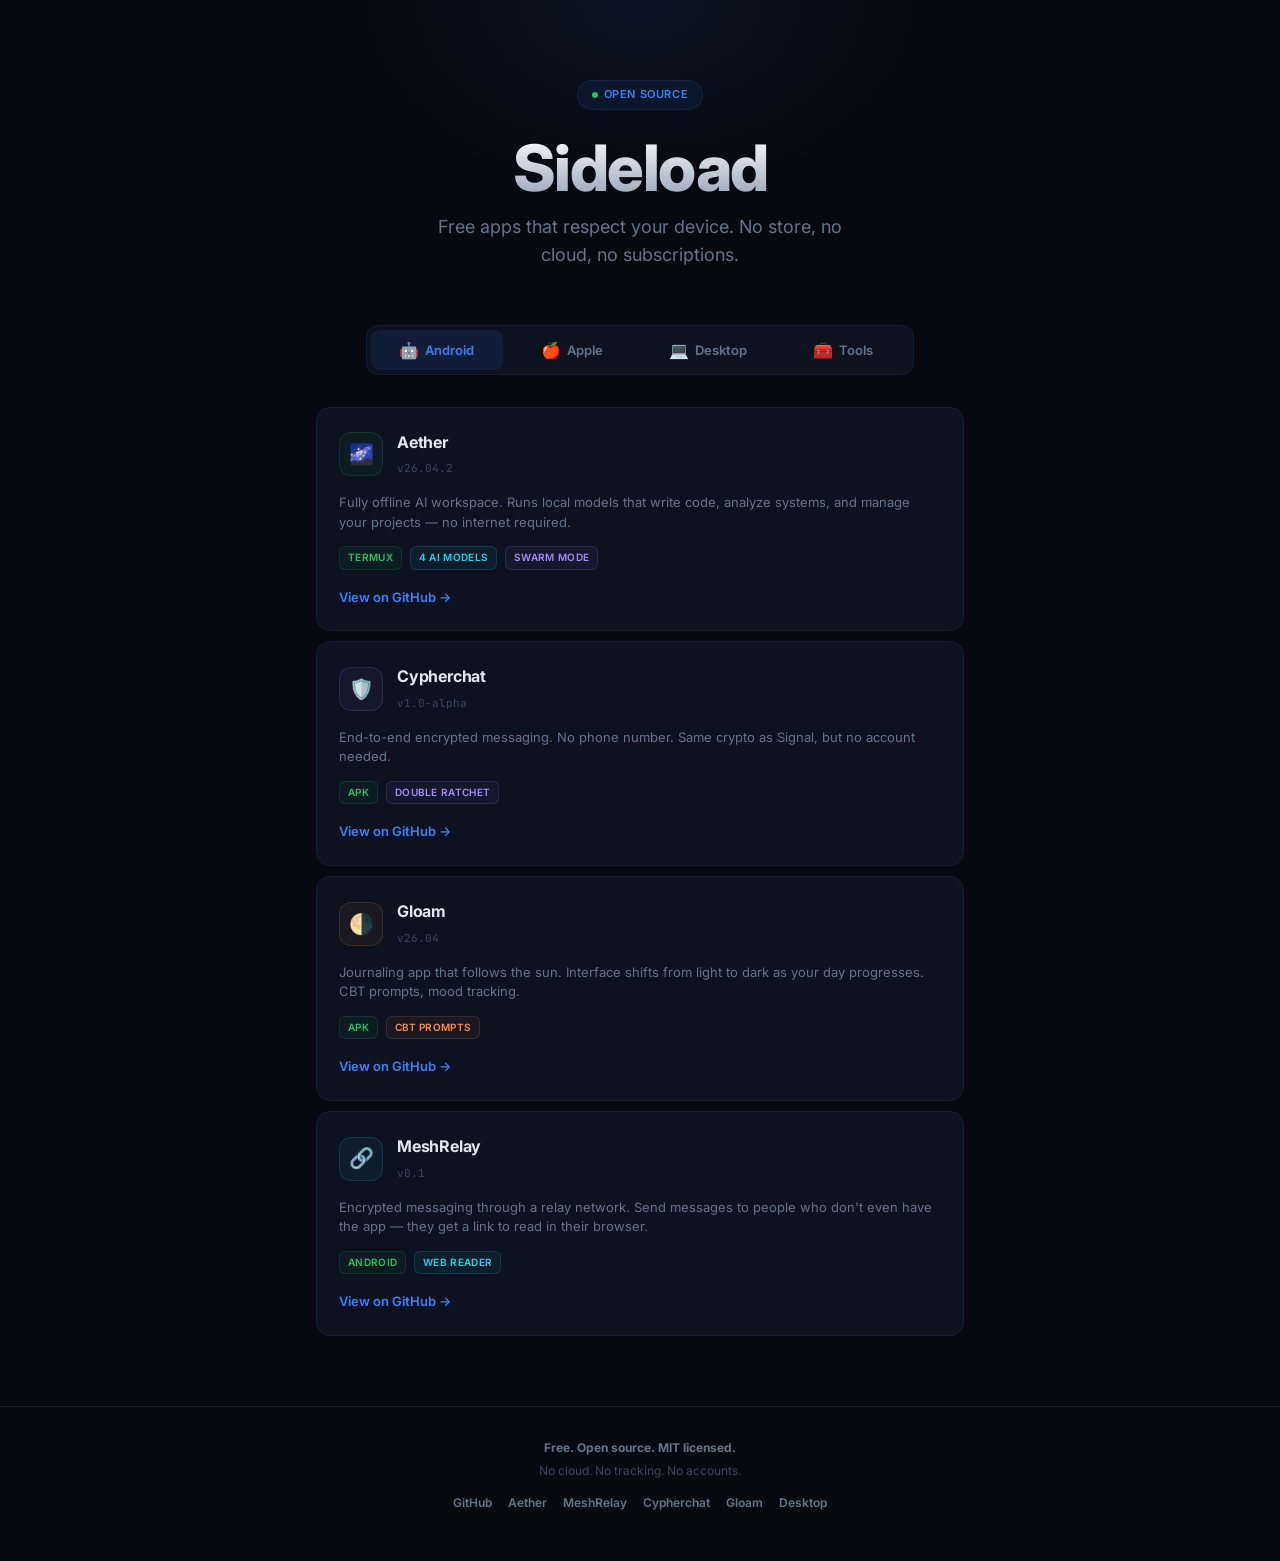
==== index.html @ 2580fb70 "design: complete sideload hub redesign — platform tabs, clean cards Replaced confusing grid layout w" ====
<!DOCTYPE html>
<html lang="en">
<head>
  <meta charset="UTF-8">
  <meta name="viewport" content="width=device-width, initial-scale=1.0">
  <title>Sideload — Free Apps. Zero Cloud. Install in 5 Minutes.</title>
  <link rel="preconnect" href="https://fonts.googleapis.com">
  <link href="https://fonts.googleapis.com/css2?family=Inter:wght@400;500;600;700;800&family=JetBrains+Mono:wght@400;500&display=swap" rel="stylesheet">
  <style>
    *, *::before, *::after { margin: 0; padding: 0; box-sizing: border-box; }

    :root {
      --bg: #060a10;
      --card: #0c1220;
      --border: #151e2e;
      --hover-border: #1e2d45;
      --text: #e2e8f0;
      --text-dim: #64748b;
      --text-muted: #3b4560;
      --accent: #3b82f6;
      --accent-glow: rgba(59,130,246,0.08);
      --green: #22c55e;
      --green-bg: rgba(34,197,94,0.06);
      --green-border: rgba(34,197,94,0.15);
      --purple: #a78bfa;
      --purple-bg: rgba(167,139,250,0.06);
      --purple-border: rgba(167,139,250,0.15);
      --orange: #fb923c;
      --orange-bg: rgba(251,146,60,0.06);
      --orange-border: rgba(251,146,60,0.15);
      --cyan: #22d3ee;
      --cyan-bg: rgba(34,211,238,0.06);
      --cyan-border: rgba(34,211,238,0.15);
      --radius: 14px;
      --radius-sm: 10px;
    }

    html { scroll-behavior: smooth; }
    body {
      font-family: 'Inter', -apple-system, sans-serif;
      background: var(--bg);
      color: var(--text);
      line-height: 1.55;
      -webkit-font-smoothing: antialiased;
      min-height: 100vh;
    }

    /* ── HERO ────────────────────────────── */
    .hero {
      text-align: center;
      padding: 80px 24px 56px;
      position: relative;
      overflow: hidden;
    }
    .hero::before {
      content: '';
      position: absolute;
      top: -200px;
      left: 50%;
      transform: translateX(-50%);
      width: 600px;
      height: 400px;
      background: radial-gradient(ellipse, rgba(59,130,246,0.08) 0%, transparent 70%);
      pointer-events: none;
    }
    .hero-badge {
      display: inline-flex;
      align-items: center;
      gap: 6px;
      padding: 5px 14px;
      border-radius: 100px;
      background: rgba(59,130,246,0.08);
      border: 1px solid rgba(59,130,246,0.12);
      font-size: 11px;
      font-weight: 600;
      color: var(--accent);
      letter-spacing: 0.6px;
      text-transform: uppercase;
      margin-bottom: 24px;
    }
    .hero-badge .dot {
      width: 6px;
      height: 6px;
      border-radius: 50%;
      background: var(--green);
      animation: pulse 2s infinite;
    }
    @keyframes pulse {
      0%, 100% { opacity: 1; }
      50% { opacity: 0.3; }
    }
    .hero h1 {
      font-size: clamp(36px, 9vw, 64px);
      font-weight: 800;
      letter-spacing: -1.5px;
      line-height: 1.05;
      margin-bottom: 12px;
      background: linear-gradient(180deg, #fff 0%, #94a3b8 100%);
      -webkit-background-clip: text;
      -webkit-text-fill-color: transparent;
      background-clip: text;
    }
    .hero p {
      font-size: clamp(15px, 3vw, 18px);
      color: var(--text-dim);
      max-width: 440px;
      margin: 0 auto;
    }

    /* ── PLATFORM TABS ───────────────────── */
    .tabs-wrap {
      max-width: 580px;
      margin: 0 auto 0;
      padding: 0 16px;
    }
    .tabs {
      display: flex;
      gap: 4px;
      background: var(--card);
      border: 1px solid var(--border);
      border-radius: 12px;
      padding: 4px;
    }
    .tab-btn {
      flex: 1;
      display: flex;
      align-items: center;
      justify-content: center;
      gap: 6px;
      padding: 10px 12px;
      border: none;
      background: none;
      color: var(--text-dim);
      font-size: 13px;
      font-weight: 600;
      font-family: inherit;
      border-radius: 9px;
      cursor: pointer;
      transition: all 0.15s ease;
    }
    .tab-btn:hover { color: var(--text); }
    .tab-btn.active {
      background: rgba(59,130,246,0.1);
      color: var(--accent);
    }
    .tab-btn .tab-icon { font-size: 16px; }

    /* ── CONTENT ─────────────────────────── */
    .main {
      max-width: 680px;
      margin: 0 auto;
      padding: 32px 16px 60px;
    }
    .panel { display: none; }
    .panel.active { display: block; }

    .app-card {
      background: var(--card);
      border: 1px solid var(--border);
      border-radius: var(--radius);
      padding: 22px;
      margin-bottom: 10px;
      transition: all 0.15s ease;
    }
    .app-card:hover {
      border-color: var(--hover-border);
    }
    .app-card-header {
      display: flex;
      align-items: center;
      gap: 14px;
      margin-bottom: 14px;
    }
    .app-icon {
      width: 44px;
      height: 44px;
      border-radius: 12px;
      display: flex;
      align-items: center;
      justify-content: center;
      font-size: 20px;
      flex-shrink: 0;
    }
    .app-icon.green { background: var(--green-bg); border: 1px solid var(--green-border); }
    .app-icon.purple { background: var(--purple-bg); border: 1px solid var(--purple-border); }
    .app-icon.orange { background: var(--orange-bg); border: 1px solid var(--orange-border); }
    .app-icon.cyan { background: var(--cyan-bg); border: 1px solid var(--cyan-border); }
    .app-name {
      font-size: 16px;
      font-weight: 700;
      letter-spacing: -0.2px;
    }
    .app-desc {
      font-size: 13px;
      color: var(--text-dim);
      line-height: 1.5;
      margin-bottom: 14px;
    }
    .app-meta {
      display: flex;
      align-items: center;
      gap: 8px;
      flex-wrap: wrap;
      margin-bottom: 14px;
    }
    .tag {
      font-size: 10px;
      font-weight: 600;
      padding: 3px 8px;
      border-radius: 6px;
      text-transform: uppercase;
      letter-spacing: 0.3px;
    }
    .tag.green { background: var(--green-bg); color: var(--green); border: 1px solid var(--green-border); }
    .tag.purple { background: var(--purple-bg); color: var(--purple); border: 1px solid var(--purple-border); }
    .tag.orange { background: var(--orange-bg); color: var(--orange); border: 1px solid var(--orange-border); }
    .tag.cyan { background: var(--cyan-bg); color: var(--cyan); border: 1px solid var(--cyan-border); }
    .tag.muted { background: rgba(59,69,96,0.15); color: var(--text-muted); border: 1px solid rgba(59,69,96,0.2); }
    .ver {
      font-size: 11px;
      color: var(--text-muted);
      font-family: 'JetBrains Mono', monospace;
    }
    .app-link {
      display: inline-flex;
      align-items: center;
      gap: 4px;
      font-size: 13px;
      font-weight: 600;
      color: var(--accent);
      text-decoration: none;
      transition: gap 0.15s;
    }
    .app-link:hover { gap: 7px; }
    .app-link.disabled {
      color: var(--text-muted);
      pointer-events: none;
    }

    .divider {
      height: 1px;
      background: var(--border);
      margin: 28px 0;
    }

    .section-label {
      font-size: 11px;
      font-weight: 700;
      text-transform: uppercase;
      letter-spacing: 0.8px;
      color: var(--text-muted);
      margin-bottom: 14px;
    }

    .tool-row {
      display: grid;
      grid-template-columns: 1fr 1fr;
      gap: 8px;
      margin-bottom: 8px;
    }
    .tool-item {
      padding: 14px;
      background: var(--card);
      border: 1px solid var(--border);
      border-radius: var(--radius-sm);
      text-decoration: none;
      color: inherit;
      transition: all 0.15s;
      display: block;
    }
    .tool-item:hover { border-color: var(--hover-border); }
    .tool-item .tool-icon { font-size: 15px; margin-bottom: 6px; display: block; }
    .tool-item .tool-name { font-size: 13px; font-weight: 700; display: block; margin-bottom: 2px; }
    .tool-item .tool-desc { font-size: 11px; color: var(--text-dim); line-height: 1.4; display: block; }

    /* ── FOOTER ──────────────────────────── */
    .footer {
      text-align: center;
      padding: 32px 24px 48px;
      border-top: 1px solid var(--border);
    }
    .footer p {
      font-size: 12px;
      color: var(--text-muted);
      margin-bottom: 4px;
    }
    .footer p strong { color: var(--text-dim); }
    .footer-nav {
      display: flex;
      justify-content: center;
      gap: 16px;
      margin-top: 14px;
      flex-wrap: wrap;
    }
    .footer-nav a {
      font-size: 12px;
      font-weight: 600;
      color: var(--text-dim);
      text-decoration: none;
      transition: color 0.15s;
    }
    .footer-nav a:hover { color: var(--accent); }

    @media (max-width: 520px) {
      .hero { padding: 64px 20px 40px; }
      .tabs { gap: 2px; }
      .tab-btn { padding: 8px 8px; font-size: 12px; }
      .tab-btn .tab-icon { font-size: 14px; }
      .tool-row { grid-template-columns: 1fr; }
      .app-card { padding: 18px; }
    }
  </style>
</head>
<body>

  <header class="hero">
    <div class="hero-badge"><span class="dot"></span> Open Source</div>
    <h1>Sideload</h1>
    <p>Free apps that respect your device. No store, no cloud, no subscriptions.</p>
  </header>

  <div class="tabs-wrap">
    <div class="tabs">
      <button class="tab-btn active" data-tab="android"><span class="tab-icon">🤖</span> Android</button>
      <button class="tab-btn" data-tab="apple"><span class="tab-icon">🍎</span> Apple</button>
      <button class="tab-btn" data-tab="desktop"><span class="tab-icon">💻</span> Desktop</button>
      <button class="tab-btn" data-tab="tools"><span class="tab-icon">🧰</span> Tools</button>
    </div>
  </div>

  <main class="main">

    <!-- ANDROID -->
    <div class="panel active" id="panel-android">

      <div class="app-card">
        <div class="app-card-header">
          <div class="app-icon green">🌌</div>
          <div>
            <div class="app-name">Aether</div>
            <span class="ver">v26.04.2</span>
          </div>
        </div>
        <p class="app-desc">Fully offline AI workspace. Runs local models that write code, analyze systems, and manage your projects — no internet required.</p>
        <div class="app-meta">
          <span class="tag green">Termux</span>
          <span class="tag cyan">4 AI Models</span>
          <span class="tag purple">Swarm Mode</span>
        </div>
        <a class="app-link" href="https://github.com/earnerbaymalay/aether" target="_blank">View on GitHub →</a>
      </div>

      <div class="app-card">
        <div class="app-card-header">
          <div class="app-icon purple">🛡️</div>
          <div>
            <div class="app-name">Cypherchat</div>
            <span class="ver">v1.0-alpha</span>
          </div>
        </div>
        <p class="app-desc">End-to-end encrypted messaging. No phone number. Same crypto as Signal, but no account needed.</p>
        <div class="app-meta">
          <span class="tag green">APK</span>
          <span class="tag purple">Double Ratchet</span>
        </div>
        <a class="app-link" href="https://github.com/earnerbaymalay/e2eecc" target="_blank">View on GitHub →</a>
      </div>

      <div class="app-card">
        <div class="app-card-header">
          <div class="app-icon orange">🌗</div>
          <div>
            <div class="app-name">Gloam</div>
            <span class="ver">v26.04</span>
          </div>
        </div>
        <p class="app-desc">Journaling app that follows the sun. Interface shifts from light to dark as your day progresses. CBT prompts, mood tracking.</p>
        <div class="app-meta">
          <span class="tag green">APK</span>
          <span class="tag orange">CBT Prompts</span>
        </div>
        <a class="app-link" href="https://github.com/earnerbaymalay/Gloam" target="_blank">View on GitHub →</a>
      </div>

      <div class="app-card">
        <div class="app-card-header">
          <div class="app-icon cyan">🔗</div>
          <div>
            <div class="app-name">MeshRelay</div>
            <span class="ver">v0.1</span>
          </div>
        </div>
        <p class="app-desc">Encrypted messaging through a relay network. Send messages to people who don't even have the app — they get a link to read in their browser.</p>
        <div class="app-meta">
          <span class="tag green">Android</span>
          <span class="tag cyan">Web Reader</span>
        </div>
        <a class="app-link" href="https://github.com/earnerbaymalay/meshtouch" target="_blank">View on GitHub →</a>
      </div>

    </div>

    <!-- APPLE -->
    <div class="panel" id="panel-apple">

      <div class="app-card">
        <div class="app-card-header">
          <div class="app-icon green">🌌</div>
          <div>
            <div class="app-name">Aether — Mac</div>
            <span class="ver">v26.04</span>
          </div>
        </div>
        <p class="app-desc">Full AI workspace via Homebrew or iSH. Native llama.cpp on Apple Silicon, or run from the App Store through iSH.</p>
        <div class="app-meta">
          <span class="tag green">macOS</span>
          <span class="tag purple">Apple Silicon</span>
          <span class="tag cyan">iSH / a-Shell</span>
        </div>
        <a class="app-link" href="https://github.com/earnerbaymalay/aether-apple" target="_blank">View on GitHub →</a>
      </div>

      <div class="app-card">
        <div class="app-card-header">
          <div class="app-icon purple">🛡️</div>
          <div>
            <div class="app-name">Cypherchat — iPhone</div>
            <span class="ver">v1.0</span>
          </div>
        </div>
        <p class="app-desc">Install from Safari — no App Store. WebCrypto encryption, works offline once installed.</p>
        <div class="app-meta">
          <span class="tag green">PWA</span>
          <span class="tag cyan">No App Store</span>
        </div>
        <a class="app-link" href="/cypherchat/">Open App →</a>
      </div>

      <div class="app-card">
        <div class="app-card-header">
          <div class="app-icon orange">🌗</div>
          <div>
            <div class="app-name">Gloam — Mac / Desktop</div>
            <span class="ver">v26.04</span>
          </div>
        </div>
        <p class="app-desc">Same app as Android but built for macOS with a native DMG installer. Solar-timed journaling on your desktop.</p>
        <div class="app-meta">
          <span class="tag green">macOS</span>
          <span class="tag orange">DMG</span>
        </div>
        <a class="app-link" href="https://github.com/earnerbaymalay/Gloam" target="_blank">View on GitHub →</a>
      </div>

    </div>

    <!-- DESKTOP -->
    <div class="panel" id="panel-desktop">

      <div class="app-card">
        <div class="app-card-header">
          <div class="app-icon green">🌌</div>
          <div>
            <div class="app-name">Aether Desktop</div>
            <span class="ver">v26.04</span>
          </div>
        </div>
        <p class="app-desc">Aether wrapped in a Tauri app. Native file system access, single binary, runs on any platform.</p>
        <div class="app-meta">
          <span class="tag green">macOS</span>
          <span class="tag green">Windows</span>
          <span class="tag green">Linux</span>
        </div>
        <a class="app-link" href="https://github.com/earnerbaymalay/aether-desktop" target="_blank">View on GitHub →</a>
      </div>

      <div class="app-card">
        <div class="app-card-header">
          <div class="app-icon orange">🌗</div>
          <div>
            <div class="app-name">Gloam Desktop</div>
            <span class="ver">v26.04</span>
          </div>
        </div>
        <p class="app-desc">Solar-timed journaling as a desktop app. Same codebase, native installs (DMG, MSI, deb).</p>
        <div class="app-meta">
          <span class="tag green">macOS</span>
          <span class="tag green">Windows</span>
          <span class="tag green">Linux</span>
        </div>
        <a class="app-link" href="https://github.com/earnerbaymalay/Gloam" target="_blank">View on GitHub →</a>
      </div>

      <div class="app-card">
        <div class="app-card-header">
          <div class="app-icon purple">🛡️</div>
          <div>
            <div class="app-name">Cypherchat Desktop</div>
            <span class="ver">Planned</span>
          </div>
        </div>
        <p class="app-desc">Tauri-based desktop client for Cypherchat. Full file system integration, native notifications.</p>
        <div class="app-meta">
          <span class="tag muted">In Development</span>
        </div>
        <span class="app-link disabled">Coming soon</span>
      </div>

    </div>

    <!-- TOOLS -->
    <div class="panel" id="panel-tools">

      <div class="section-label">Utilities</div>

      <div class="tool-row">
        <a class="tool-item" href="https://github.com/earnerbaymalay/meshtouch" target="_blank">
          <span class="tool-icon">🔗</span>
          <span class="tool-name">MeshRelay</span>
          <span class="tool-desc">Encrypted relay network for messaging non-users</span>
        </a>
        <a class="tool-item" href="https://github.com/earnerbaymalay/edge-sentinel" target="_blank">
          <span class="tool-icon">🛡️</span>
          <span class="tool-name">Edge Sentinel</span>
          <span class="tool-desc">Security telemetry with AI dashboard</span>
        </a>
      </div>

      <div class="tool-row">
        <a class="tool-item" href="https://github.com/earnerbaymalay/Termux-Vault" target="_blank">
          <span class="tool-icon">🔐</span>
          <span class="tool-name">Termux-Vault</span>
          <span class="tool-desc">Automated Termux configs — Ollama, SSH, backups</span>
        </a>
        <a class="tool-item" href="https://github.com/earnerbaymalay/multi-ai-terminal-setup" target="_blank">
          <span class="tool-icon">💻</span>
          <span class="tool-name">Multi-AI Terminal</span>
          <span class="tool-desc">Windows setup for Claude, Gemini, Qwen, Ollama</span>
        </a>
      </div>

      <div class="tool-row">
        <a class="tool-item" href="https://github.com/earnerbaymalay/nexus11-optimizer.py" target="_blank">
          <span class="tool-icon">⚡</span>
          <span class="tool-name">Nexus Optimizer</span>
          <span class="tool-desc">Windows 10/11 debloat and privacy hardening</span>
        </a>
        <a class="tool-item" href="https://github.com/earnerbaymalay/ai-hub-widget" target="_blank">
          <span class="tool-icon">🤖</span>
          <span class="tool-name">AI Hub Widget</span>
          <span class="tool-desc">Desktop widget for 7 AI CLI tools</span>
        </a>
      </div>

      <div class="tool-row">
        <a class="tool-item" href="https://github.com/earnerbaymalay/cascad-mobile" target="_blank">
          <span class="tool-icon">🧬</span>
          <span class="tool-name">CasCad Mobile</span>
          <span class="tool-desc">Parallel AI processing — fused responses</span>
        </a>
      </div>

    </div>

  </main>

  <footer class="footer">
    <p><strong>Free. Open source. MIT licensed.</strong></p>
    <p>No cloud. No tracking. No accounts.</p>
    <nav class="footer-nav">
      <a href="https://github.com/earnerbaymalay" target="_blank">GitHub</a>
      <a href="https://github.com/earnerbaymalay/aether" target="_blank">Aether</a>
      <a href="https://github.com/earnerbaymalay/meshtouch" target="_blank">MeshRelay</a>
      <a href="https://github.com/earnerbaymalay/e2eecc" target="_blank">Cypherchat</a>
      <a href="https://github.com/earnerbaymalay/Gloam" target="_blank">Gloam</a>
      <a href="https://github.com/earnerbaymalay/aether-desktop" target="_blank">Desktop</a>
    </nav>
  </footer>

  <script>
    document.querySelectorAll('.tab-btn').forEach(btn => {
      btn.addEventListener('click', () => {
        document.querySelectorAll('.tab-btn').forEach(b => b.classList.remove('active'));
        document.querySelectorAll('.panel').forEach(p => p.classList.remove('active'));
        btn.classList.add('active');
        document.getElementById('panel-' + btn.dataset.tab).classList.add('active');
      });
    });
  </script>

</body>
</html>
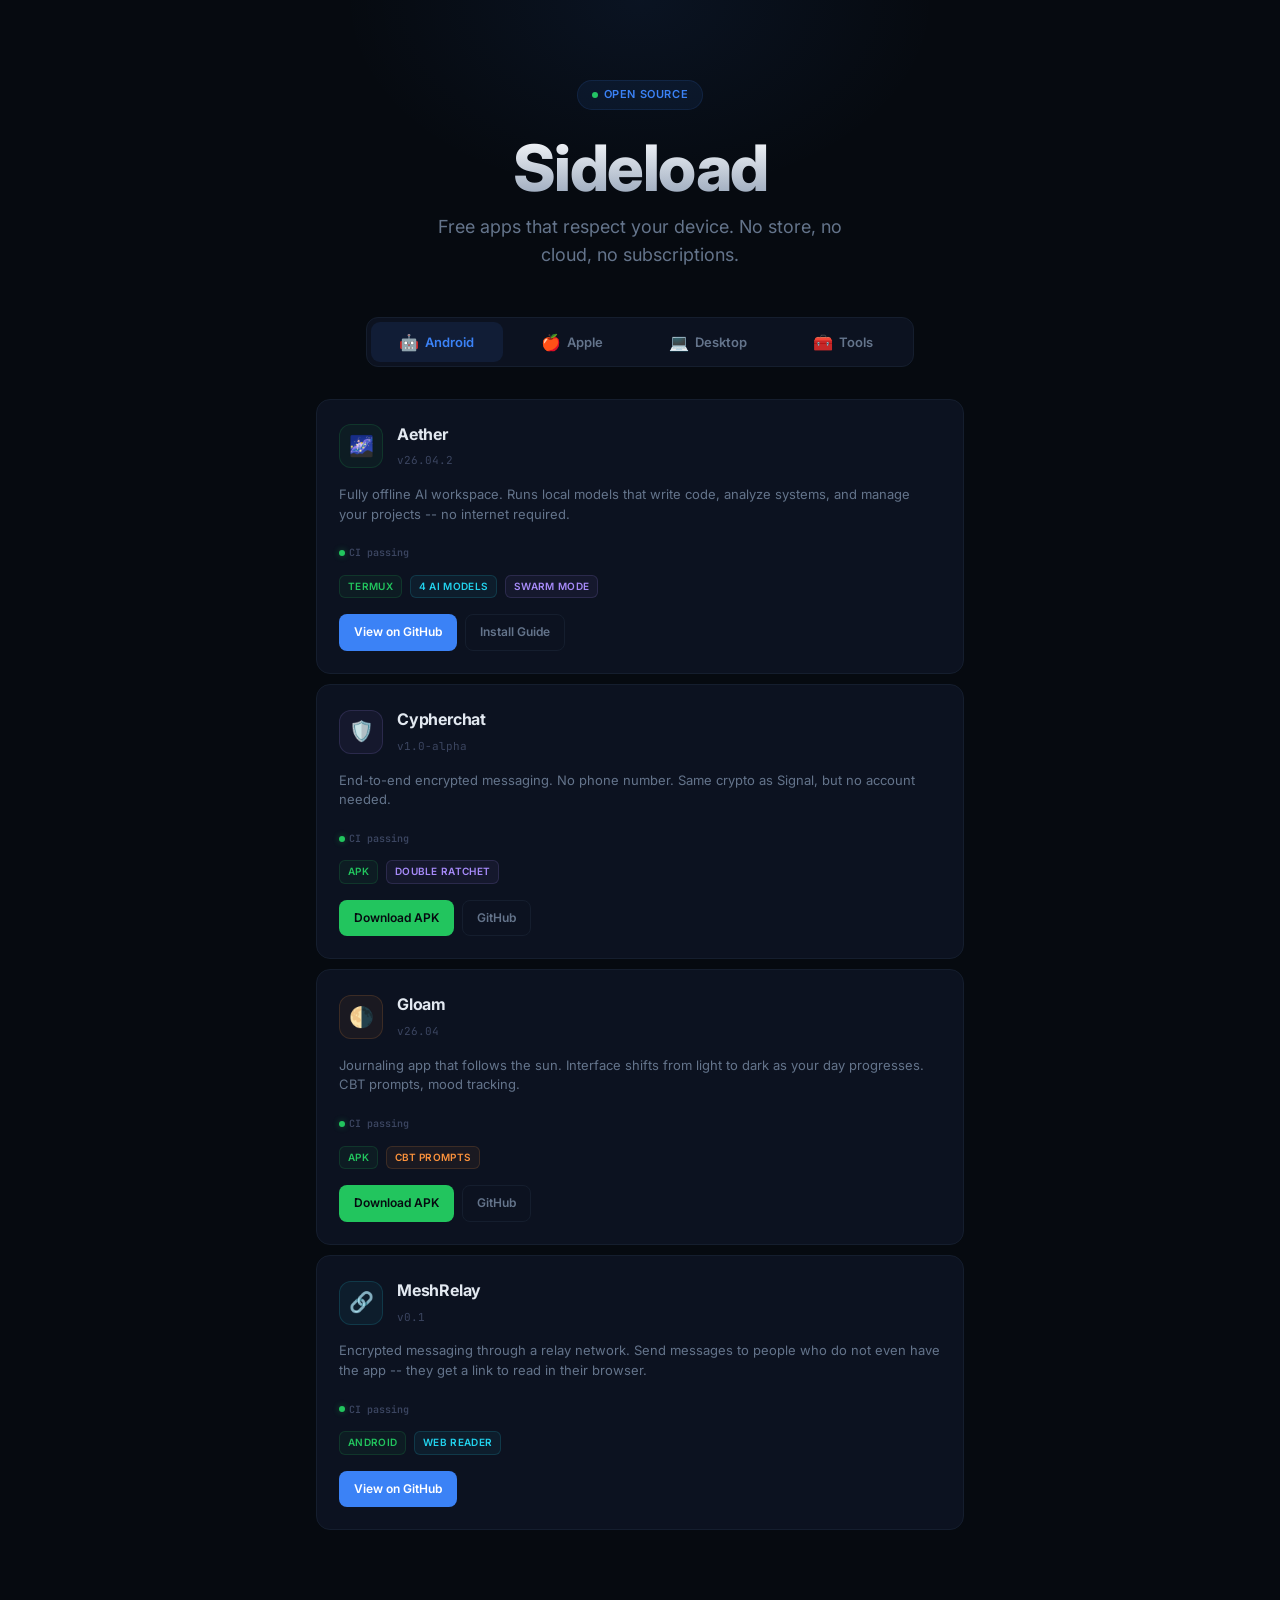
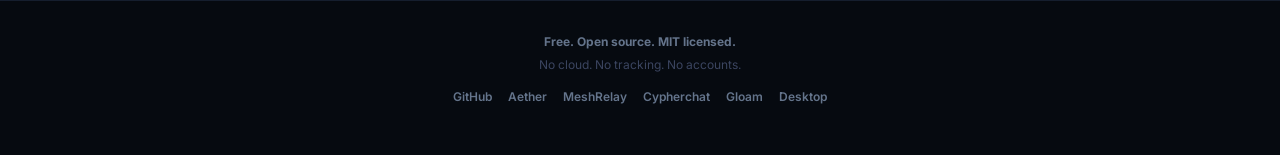
==== commit 72ddcaea: "design: add download buttons, CI status badges, improved cards - Added Download APK buttons for Cyph" ====
--- a/index.html
+++ b/index.html
@@ -3,7 +3,7 @@
 <head>
   <meta charset="UTF-8">
   <meta name="viewport" content="width=device-width, initial-scale=1.0">
-  <title>Sideload — Free Apps. Zero Cloud. Install in 5 Minutes.</title>
+  <title>Sideload — Free Apps. Zero Cloud.</title>
   <link rel="preconnect" href="https://fonts.googleapis.com">
   <link href="https://fonts.googleapis.com/css2?family=Inter:wght@400;500;600;700;800&family=JetBrains+Mono:wght@400;500&display=swap" rel="stylesheet">
   <style>
@@ -12,13 +12,13 @@
     :root {
       --bg: #060a10;
       --card: #0c1220;
+      --card-hover: #0f1729;
       --border: #151e2e;
       --hover-border: #1e2d45;
       --text: #e2e8f0;
       --text-dim: #64748b;
       --text-muted: #3b4560;
       --accent: #3b82f6;
-      --accent-glow: rgba(59,130,246,0.08);
       --green: #22c55e;
       --green-bg: rgba(34,197,94,0.06);
       --green-border: rgba(34,197,94,0.15);
@@ -31,6 +31,8 @@
       --cyan: #22d3ee;
       --cyan-bg: rgba(34,211,238,0.06);
       --cyan-border: rgba(34,211,238,0.15);
+      --red: #ef4444;
+      --red-bg: rgba(239,68,68,0.06);
       --radius: 14px;
       --radius-sm: 10px;
     }
@@ -48,7 +50,7 @@
     /* ── HERO ────────────────────────────── */
     .hero {
       text-align: center;
-      padding: 80px 24px 56px;
+      padding: 80px 24px 48px;
       position: relative;
       overflow: hidden;
     }
@@ -79,43 +81,33 @@
       margin-bottom: 24px;
     }
     .hero-badge .dot {
-      width: 6px;
-      height: 6px;
-      border-radius: 50%;
+      width: 6px; height: 6px; border-radius: 50%;
       background: var(--green);
       animation: pulse 2s infinite;
     }
-    @keyframes pulse {
-      0%, 100% { opacity: 1; }
-      50% { opacity: 0.3; }
-    }
+    @keyframes pulse { 0%,100%{opacity:1} 50%{opacity:0.3} }
     .hero h1 {
-      font-size: clamp(36px, 9vw, 64px);
+      font-size: clamp(36px,9vw,64px);
       font-weight: 800;
       letter-spacing: -1.5px;
       line-height: 1.05;
       margin-bottom: 12px;
-      background: linear-gradient(180deg, #fff 0%, #94a3b8 100%);
+      background: linear-gradient(180deg,#fff 0%,#94a3b8 100%);
       -webkit-background-clip: text;
       -webkit-text-fill-color: transparent;
       background-clip: text;
     }
     .hero p {
-      font-size: clamp(15px, 3vw, 18px);
+      font-size: clamp(15px,3vw,18px);
       color: var(--text-dim);
       max-width: 440px;
       margin: 0 auto;
     }
 
     /* ── PLATFORM TABS ───────────────────── */
-    .tabs-wrap {
-      max-width: 580px;
-      margin: 0 auto 0;
-      padding: 0 16px;
-    }
+    .tabs-wrap { max-width: 580px; margin: 0 auto; padding: 0 16px; }
     .tabs {
-      display: flex;
-      gap: 4px;
+      display: flex; gap: 4px;
       background: var(--card);
       border: 1px solid var(--border);
       border-radius: 12px;
@@ -123,34 +115,21 @@
     }
     .tab-btn {
       flex: 1;
-      display: flex;
-      align-items: center;
-      justify-content: center;
-      gap: 6px;
+      display: flex; align-items: center; justify-content: center; gap: 6px;
       padding: 10px 12px;
-      border: none;
-      background: none;
+      border: none; background: none;
       color: var(--text-dim);
-      font-size: 13px;
-      font-weight: 600;
-      font-family: inherit;
+      font-size: 13px; font-weight: 600; font-family: inherit;
       border-radius: 9px;
       cursor: pointer;
       transition: all 0.15s ease;
     }
     .tab-btn:hover { color: var(--text); }
-    .tab-btn.active {
-      background: rgba(59,130,246,0.1);
-      color: var(--accent);
-    }
+    .tab-btn.active { background: rgba(59,130,246,0.1); color: var(--accent); }
     .tab-btn .tab-icon { font-size: 16px; }
 
     /* ── CONTENT ─────────────────────────── */
-    .main {
-      max-width: 680px;
-      margin: 0 auto;
-      padding: 32px 16px 60px;
-    }
+    .main { max-width: 680px; margin: 0 auto; padding: 32px 16px 60px; }
     .panel { display: none; }
     .panel.active { display: block; }
 
@@ -162,143 +141,102 @@
       margin-bottom: 10px;
       transition: all 0.15s ease;
     }
-    .app-card:hover {
-      border-color: var(--hover-border);
-    }
-    .app-card-header {
-      display: flex;
-      align-items: center;
-      gap: 14px;
-      margin-bottom: 14px;
-    }
+    .app-card:hover { border-color: var(--hover-border); background: var(--card-hover); }
+    .app-card-header { display: flex; align-items: center; gap: 14px; margin-bottom: 14px; }
     .app-icon {
-      width: 44px;
-      height: 44px;
-      border-radius: 12px;
-      display: flex;
-      align-items: center;
-      justify-content: center;
-      font-size: 20px;
-      flex-shrink: 0;
+      width: 44px; height: 44px; border-radius: 12px;
+      display: flex; align-items: center; justify-content: center;
+      font-size: 20px; flex-shrink: 0;
     }
     .app-icon.green { background: var(--green-bg); border: 1px solid var(--green-border); }
     .app-icon.purple { background: var(--purple-bg); border: 1px solid var(--purple-border); }
     .app-icon.orange { background: var(--orange-bg); border: 1px solid var(--orange-border); }
     .app-icon.cyan { background: var(--cyan-bg); border: 1px solid var(--cyan-border); }
-    .app-name {
-      font-size: 16px;
-      font-weight: 700;
-      letter-spacing: -0.2px;
-    }
-    .app-desc {
-      font-size: 13px;
-      color: var(--text-dim);
-      line-height: 1.5;
-      margin-bottom: 14px;
-    }
-    .app-meta {
-      display: flex;
-      align-items: center;
-      gap: 8px;
-      flex-wrap: wrap;
-      margin-bottom: 14px;
-    }
+    .app-name { font-size: 16px; font-weight: 700; letter-spacing: -0.2px; }
+    .app-desc { font-size: 13px; color: var(--text-dim); line-height: 1.5; margin-bottom: 14px; }
+
+    .app-meta { display: flex; align-items: center; gap: 8px; flex-wrap: wrap; margin-bottom: 16px; }
     .tag {
-      font-size: 10px;
-      font-weight: 600;
-      padding: 3px 8px;
-      border-radius: 6px;
-      text-transform: uppercase;
-      letter-spacing: 0.3px;
+      font-size: 10px; font-weight: 600; padding: 3px 8px; border-radius: 6px;
+      text-transform: uppercase; letter-spacing: 0.3px;
     }
     .tag.green { background: var(--green-bg); color: var(--green); border: 1px solid var(--green-border); }
     .tag.purple { background: var(--purple-bg); color: var(--purple); border: 1px solid var(--purple-border); }
     .tag.orange { background: var(--orange-bg); color: var(--orange); border: 1px solid var(--orange-border); }
     .tag.cyan { background: var(--cyan-bg); color: var(--cyan); border: 1px solid var(--cyan-border); }
     .tag.muted { background: rgba(59,69,96,0.15); color: var(--text-muted); border: 1px solid rgba(59,69,96,0.2); }
-    .ver {
-      font-size: 11px;
-      color: var(--text-muted);
-      font-family: 'JetBrains Mono', monospace;
-    }
-    .app-link {
-      display: inline-flex;
-      align-items: center;
-      gap: 4px;
-      font-size: 13px;
-      font-weight: 600;
-      color: var(--accent);
+    .ver { font-size: 11px; color: var(--text-muted); font-family: 'JetBrains Mono', monospace; }
+
+    /* ── ACTION BUTTONS ──────────────────── */
+    .app-actions { display: flex; gap: 8px; flex-wrap: wrap; }
+    .btn {
+      display: inline-flex; align-items: center; gap: 5px;
+      padding: 8px 14px;
+      border-radius: 8px;
+      font-size: 12px; font-weight: 600; font-family: inherit;
       text-decoration: none;
-      transition: gap 0.15s;
-    }
-    .app-link:hover { gap: 7px; }
-    .app-link.disabled {
-      color: var(--text-muted);
-      pointer-events: none;
-    }
-
-    .divider {
-      height: 1px;
-      background: var(--border);
-      margin: 28px 0;
-    }
-
-    .section-label {
-      font-size: 11px;
-      font-weight: 700;
-      text-transform: uppercase;
-      letter-spacing: 0.8px;
+      transition: all 0.15s ease;
+      border: 1px solid transparent;
+      cursor: pointer;
+    }
+    .btn-primary {
+      background: var(--accent);
+      color: #fff;
+    }
+    .btn-primary:hover { background: #2563eb; }
+    .btn-secondary {
+      background: transparent;
+      border-color: var(--border);
+      color: var(--text-dim);
+    }
+    .btn-secondary:hover { border-color: var(--hover-border); color: var(--text); }
+    .btn-green {
+      background: var(--green);
+      color: #060a10;
+    }
+    .btn-green:hover { background: #16a34a; }
+    .btn.disabled { opacity: 0.35; pointer-events: none; }
+
+    /* ── CI STATUS ───────────────────────── */
+    .ci-status {
+      display: inline-flex; align-items: center; gap: 4px;
+      font-size: 10px; font-weight: 600; font-family: 'JetBrains Mono', monospace;
       color: var(--text-muted);
       margin-bottom: 14px;
     }
-
-    .tool-row {
-      display: grid;
-      grid-template-columns: 1fr 1fr;
-      gap: 8px;
-      margin-bottom: 8px;
-    }
+    .ci-dot {
+      width: 6px; height: 6px; border-radius: 50%;
+    }
+    .ci-dot.passing { background: var(--green); box-shadow: 0 0 6px rgba(34,197,94,0.4); }
+    .ci-dot.unknown { background: var(--text-muted); }
+
+    /* ── TOOLS GRID ──────────────────────── */
+    .section-label {
+      font-size: 11px; font-weight: 700; text-transform: uppercase;
+      letter-spacing: 0.8px; color: var(--text-muted);
+      margin-bottom: 14px;
+    }
+    .tool-row { display: grid; grid-template-columns: 1fr 1fr; gap: 8px; margin-bottom: 8px; }
     .tool-item {
       padding: 14px;
       background: var(--card);
       border: 1px solid var(--border);
       border-radius: var(--radius-sm);
-      text-decoration: none;
-      color: inherit;
+      text-decoration: none; color: inherit;
       transition: all 0.15s;
       display: block;
     }
-    .tool-item:hover { border-color: var(--hover-border); }
+    .tool-item:hover { border-color: var(--hover-border); background: var(--card-hover); }
     .tool-item .tool-icon { font-size: 15px; margin-bottom: 6px; display: block; }
     .tool-item .tool-name { font-size: 13px; font-weight: 700; display: block; margin-bottom: 2px; }
     .tool-item .tool-desc { font-size: 11px; color: var(--text-dim); line-height: 1.4; display: block; }
 
     /* ── FOOTER ──────────────────────────── */
-    .footer {
-      text-align: center;
-      padding: 32px 24px 48px;
-      border-top: 1px solid var(--border);
-    }
-    .footer p {
-      font-size: 12px;
-      color: var(--text-muted);
-      margin-bottom: 4px;
-    }
+    .footer { text-align: center; padding: 32px 24px 48px; border-top: 1px solid var(--border); }
+    .footer p { font-size: 12px; color: var(--text-muted); margin-bottom: 4px; }
     .footer p strong { color: var(--text-dim); }
-    .footer-nav {
-      display: flex;
-      justify-content: center;
-      gap: 16px;
-      margin-top: 14px;
-      flex-wrap: wrap;
-    }
-    .footer-nav a {
-      font-size: 12px;
-      font-weight: 600;
-      color: var(--text-dim);
-      text-decoration: none;
-      transition: color 0.15s;
-    }
+    .footer-nav { display: flex; justify-content: center; gap: 16px; margin-top: 14px; flex-wrap: wrap; }
+    .footer-nav a { font-size: 12px; font-weight: 600; color: var(--text-dim); text-decoration: none; transition: color 0.15s; }
     .footer-nav a:hover { color: var(--accent); }
 
     @media (max-width: 520px) {
@@ -308,6 +246,8 @@
       .tab-btn .tab-icon { font-size: 14px; }
       .tool-row { grid-template-columns: 1fr; }
       .app-card { padding: 18px; }
+      .app-actions { flex-direction: column; }
+      .btn { justify-content: center; }
     }
   </style>
 </head>
@@ -321,10 +261,10 @@
 
   <div class="tabs-wrap">
     <div class="tabs">
-      <button class="tab-btn active" data-tab="android"><span class="tab-icon">🤖</span> Android</button>
-      <button class="tab-btn" data-tab="apple"><span class="tab-icon">🍎</span> Apple</button>
-      <button class="tab-btn" data-tab="desktop"><span class="tab-icon">💻</span> Desktop</button>
-      <button class="tab-btn" data-tab="tools"><span class="tab-icon">🧰</span> Tools</button>
+      <button class="tab-btn active" data-tab="android"><span class="tab-icon">&#x1f916;</span> Android</button>
+      <button class="tab-btn" data-tab="apple"><span class="tab-icon">&#x1f34e;</span> Apple</button>
+      <button class="tab-btn" data-tab="desktop"><span class="tab-icon">&#x1f4bb;</span> Desktop</button>
+      <button class="tab-btn" data-tab="tools"><span class="tab-icon">&#x1f9f0;</span> Tools</button>
     </div>
   </div>
 
@@ -335,67 +275,94 @@
 
       <div class="app-card">
         <div class="app-card-header">
-          <div class="app-icon green">🌌</div>
+          <div class="app-icon green">&#x1f30c;</div>
           <div>
             <div class="app-name">Aether</div>
             <span class="ver">v26.04.2</span>
           </div>
         </div>
-        <p class="app-desc">Fully offline AI workspace. Runs local models that write code, analyze systems, and manage your projects — no internet required.</p>
+        <p class="app-desc">Fully offline AI workspace. Runs local models that write code, analyze systems, and manage your projects -- no internet required.</p>
+        <div class="ci-status">
+          <span class="ci-dot passing"></span>
+          CI passing
+        </div>
         <div class="app-meta">
           <span class="tag green">Termux</span>
           <span class="tag cyan">4 AI Models</span>
           <span class="tag purple">Swarm Mode</span>
         </div>
-        <a class="app-link" href="https://github.com/earnerbaymalay/aether" target="_blank">View on GitHub →</a>
-      </div>
-
-      <div class="app-card">
-        <div class="app-card-header">
-          <div class="app-icon purple">🛡️</div>
+        <div class="app-actions">
+          <a class="btn btn-primary" href="https://github.com/earnerbaymalay/aether" target="_blank">View on GitHub</a>
+          <a class="btn btn-secondary" href="https://github.com/earnerbaymalay/aether#quick-start" target="_blank">Install Guide</a>
+        </div>
+      </div>
+
+      <div class="app-card">
+        <div class="app-card-header">
+          <div class="app-icon purple">&#x1f6e1;&#xfe0f;</div>
           <div>
             <div class="app-name">Cypherchat</div>
             <span class="ver">v1.0-alpha</span>
           </div>
         </div>
         <p class="app-desc">End-to-end encrypted messaging. No phone number. Same crypto as Signal, but no account needed.</p>
+        <div class="ci-status">
+          <span class="ci-dot passing"></span>
+          CI passing
+        </div>
         <div class="app-meta">
           <span class="tag green">APK</span>
           <span class="tag purple">Double Ratchet</span>
         </div>
-        <a class="app-link" href="https://github.com/earnerbaymalay/e2eecc" target="_blank">View on GitHub →</a>
-      </div>
-
-      <div class="app-card">
-        <div class="app-card-header">
-          <div class="app-icon orange">🌗</div>
+        <div class="app-actions">
+          <a class="btn btn-green" href="https://github.com/earnerbaymalay/e2eecc/releases" target="_blank">Download APK</a>
+          <a class="btn btn-secondary" href="https://github.com/earnerbaymalay/e2eecc" target="_blank">GitHub</a>
+        </div>
+      </div>
+
+      <div class="app-card">
+        <div class="app-card-header">
+          <div class="app-icon orange">&#x1f317;</div>
           <div>
             <div class="app-name">Gloam</div>
             <span class="ver">v26.04</span>
           </div>
         </div>
         <p class="app-desc">Journaling app that follows the sun. Interface shifts from light to dark as your day progresses. CBT prompts, mood tracking.</p>
+        <div class="ci-status">
+          <span class="ci-dot passing"></span>
+          CI passing
+        </div>
         <div class="app-meta">
           <span class="tag green">APK</span>
           <span class="tag orange">CBT Prompts</span>
         </div>
-        <a class="app-link" href="https://github.com/earnerbaymalay/Gloam" target="_blank">View on GitHub →</a>
-      </div>
-
-      <div class="app-card">
-        <div class="app-card-header">
-          <div class="app-icon cyan">🔗</div>
+        <div class="app-actions">
+          <a class="btn btn-green" href="https://github.com/earnerbaymalay/Gloam/releases" target="_blank">Download APK</a>
+          <a class="btn btn-secondary" href="https://github.com/earnerbaymalay/Gloam" target="_blank">GitHub</a>
+        </div>
+      </div>
+
+      <div class="app-card">
+        <div class="app-card-header">
+          <div class="app-icon cyan">&#x1f517;</div>
           <div>
             <div class="app-name">MeshRelay</div>
             <span class="ver">v0.1</span>
           </div>
         </div>
-        <p class="app-desc">Encrypted messaging through a relay network. Send messages to people who don't even have the app — they get a link to read in their browser.</p>
+        <p class="app-desc">Encrypted messaging through a relay network. Send messages to people who do not even have the app -- they get a link to read in their browser.</p>
+        <div class="ci-status">
+          <span class="ci-dot passing"></span>
+          CI passing
+        </div>
         <div class="app-meta">
           <span class="tag green">Android</span>
           <span class="tag cyan">Web Reader</span>
         </div>
-        <a class="app-link" href="https://github.com/earnerbaymalay/meshtouch" target="_blank">View on GitHub →</a>
+        <div class="app-actions">
+          <a class="btn btn-primary" href="https://github.com/earnerbaymalay/meshtouch" target="_blank">View on GitHub</a>
+        </div>
       </div>
 
     </div>
@@ -405,9 +372,9 @@
 
       <div class="app-card">
         <div class="app-card-header">
-          <div class="app-icon green">🌌</div>
-          <div>
-            <div class="app-name">Aether — Mac</div>
+          <div class="app-icon green">&#x1f30c;</div>
+          <div>
+            <div class="app-name">Aether -- Mac</div>
             <span class="ver">v26.04</span>
           </div>
         </div>
@@ -417,30 +384,35 @@
           <span class="tag purple">Apple Silicon</span>
           <span class="tag cyan">iSH / a-Shell</span>
         </div>
-        <a class="app-link" href="https://github.com/earnerbaymalay/aether-apple" target="_blank">View on GitHub →</a>
-      </div>
-
-      <div class="app-card">
-        <div class="app-card-header">
-          <div class="app-icon purple">🛡️</div>
-          <div>
-            <div class="app-name">Cypherchat — iPhone</div>
+        <div class="app-actions">
+          <a class="btn btn-primary" href="https://github.com/earnerbaymalay/aether-apple" target="_blank">View on GitHub</a>
+        </div>
+      </div>
+
+      <div class="app-card">
+        <div class="app-card-header">
+          <div class="app-icon purple">&#x1f6e1;&#xfe0f;</div>
+          <div>
+            <div class="app-name">Cypherchat -- iPhone</div>
             <span class="ver">v1.0</span>
           </div>
         </div>
-        <p class="app-desc">Install from Safari — no App Store. WebCrypto encryption, works offline once installed.</p>
+        <p class="app-desc">Install from Safari -- no App Store. WebCrypto encryption, works offline once installed.</p>
         <div class="app-meta">
           <span class="tag green">PWA</span>
           <span class="tag cyan">No App Store</span>
         </div>
-        <a class="app-link" href="/cypherchat/">Open App →</a>
-      </div>
-
-      <div class="app-card">
-        <div class="app-card-header">
-          <div class="app-icon orange">🌗</div>
-          <div>
-            <div class="app-name">Gloam — Mac / Desktop</div>
+        <div class="app-actions">
+          <a class="btn btn-green" href="/cypherchat/">Open App</a>
+          <a class="btn btn-secondary" href="https://github.com/earnerbaymalay/e2eecc" target="_blank">GitHub</a>
+        </div>
+      </div>
+
+      <div class="app-card">
+        <div class="app-card-header">
+          <div class="app-icon orange">&#x1f317;</div>
+          <div>
+            <div class="app-name">Gloam -- Mac / Desktop</div>
             <span class="ver">v26.04</span>
           </div>
         </div>
@@ -449,7 +421,10 @@
           <span class="tag green">macOS</span>
           <span class="tag orange">DMG</span>
         </div>
-        <a class="app-link" href="https://github.com/earnerbaymalay/Gloam" target="_blank">View on GitHub →</a>
+        <div class="app-actions">
+          <a class="btn btn-green" href="https://github.com/earnerbaymalay/Gloam/releases" target="_blank">Download</a>
+          <a class="btn btn-secondary" href="https://github.com/earnerbaymalay/Gloam" target="_blank">GitHub</a>
+        </div>
       </div>
 
     </div>
@@ -459,7 +434,7 @@
 
       <div class="app-card">
         <div class="app-card-header">
-          <div class="app-icon green">🌌</div>
+          <div class="app-icon green">&#x1f30c;</div>
           <div>
             <div class="app-name">Aether Desktop</div>
             <span class="ver">v26.04</span>
@@ -471,12 +446,14 @@
           <span class="tag green">Windows</span>
           <span class="tag green">Linux</span>
         </div>
-        <a class="app-link" href="https://github.com/earnerbaymalay/aether-desktop" target="_blank">View on GitHub →</a>
-      </div>
-
-      <div class="app-card">
-        <div class="app-card-header">
-          <div class="app-icon orange">🌗</div>
+        <div class="app-actions">
+          <a class="btn btn-primary" href="https://github.com/earnerbaymalay/aether-desktop" target="_blank">View on GitHub</a>
+        </div>
+      </div>
+
+      <div class="app-card">
+        <div class="app-card-header">
+          <div class="app-icon orange">&#x1f317;</div>
           <div>
             <div class="app-name">Gloam Desktop</div>
             <span class="ver">v26.04</span>
@@ -488,12 +465,15 @@
           <span class="tag green">Windows</span>
           <span class="tag green">Linux</span>
         </div>
-        <a class="app-link" href="https://github.com/earnerbaymalay/Gloam" target="_blank">View on GitHub →</a>
-      </div>
-
-      <div class="app-card">
-        <div class="app-card-header">
-          <div class="app-icon purple">🛡️</div>
+        <div class="app-actions">
+          <a class="btn btn-green" href="https://github.com/earnerbaymalay/Gloam/releases" target="_blank">Download</a>
+          <a class="btn btn-secondary" href="https://github.com/earnerbaymalay/Gloam" target="_blank">GitHub</a>
+        </div>
+      </div>
+
+      <div class="app-card">
+        <div class="app-card-header">
+          <div class="app-icon purple">&#x1f6e1;&#xfe0f;</div>
           <div>
             <div class="app-name">Cypherchat Desktop</div>
             <span class="ver">Planned</span>
@@ -503,7 +483,7 @@
         <div class="app-meta">
           <span class="tag muted">In Development</span>
         </div>
-        <span class="app-link disabled">Coming soon</span>
+        <span class="btn disabled">Coming soon</span>
       </div>
 
     </div>
@@ -515,12 +495,12 @@
 
       <div class="tool-row">
         <a class="tool-item" href="https://github.com/earnerbaymalay/meshtouch" target="_blank">
-          <span class="tool-icon">🔗</span>
+          <span class="tool-icon">&#x1f517;</span>
           <span class="tool-name">MeshRelay</span>
           <span class="tool-desc">Encrypted relay network for messaging non-users</span>
         </a>
         <a class="tool-item" href="https://github.com/earnerbaymalay/edge-sentinel" target="_blank">
-          <span class="tool-icon">🛡️</span>
+          <span class="tool-icon">&#x1f6e1;&#xfe0f;</span>
           <span class="tool-name">Edge Sentinel</span>
           <span class="tool-desc">Security telemetry with AI dashboard</span>
         </a>
@@ -528,12 +508,12 @@
 
       <div class="tool-row">
         <a class="tool-item" href="https://github.com/earnerbaymalay/Termux-Vault" target="_blank">
-          <span class="tool-icon">🔐</span>
+          <span class="tool-icon">&#x1f510;</span>
           <span class="tool-name">Termux-Vault</span>
-          <span class="tool-desc">Automated Termux configs — Ollama, SSH, backups</span>
+          <span class="tool-desc">Automated Termux configs -- Ollama, SSH, backups</span>
         </a>
         <a class="tool-item" href="https://github.com/earnerbaymalay/multi-ai-terminal-setup" target="_blank">
-          <span class="tool-icon">💻</span>
+          <span class="tool-icon">&#x1f4bb;</span>
           <span class="tool-name">Multi-AI Terminal</span>
           <span class="tool-desc">Windows setup for Claude, Gemini, Qwen, Ollama</span>
         </a>
@@ -541,12 +521,12 @@
 
       <div class="tool-row">
         <a class="tool-item" href="https://github.com/earnerbaymalay/nexus11-optimizer.py" target="_blank">
-          <span class="tool-icon">⚡</span>
+          <span class="tool-icon">&#x26a1;</span>
           <span class="tool-name">Nexus Optimizer</span>
           <span class="tool-desc">Windows 10/11 debloat and privacy hardening</span>
         </a>
         <a class="tool-item" href="https://github.com/earnerbaymalay/ai-hub-widget" target="_blank">
-          <span class="tool-icon">🤖</span>
+          <span class="tool-icon">&#x1f916;</span>
           <span class="tool-name">AI Hub Widget</span>
           <span class="tool-desc">Desktop widget for 7 AI CLI tools</span>
         </a>
@@ -554,9 +534,9 @@
 
       <div class="tool-row">
         <a class="tool-item" href="https://github.com/earnerbaymalay/cascad-mobile" target="_blank">
-          <span class="tool-icon">🧬</span>
+          <span class="tool-icon">&#x1f9ec;</span>
           <span class="tool-name">CasCad Mobile</span>
-          <span class="tool-desc">Parallel AI processing — fused responses</span>
+          <span class="tool-desc">Parallel AI processing -- fused responses</span>
         </a>
       </div>
 
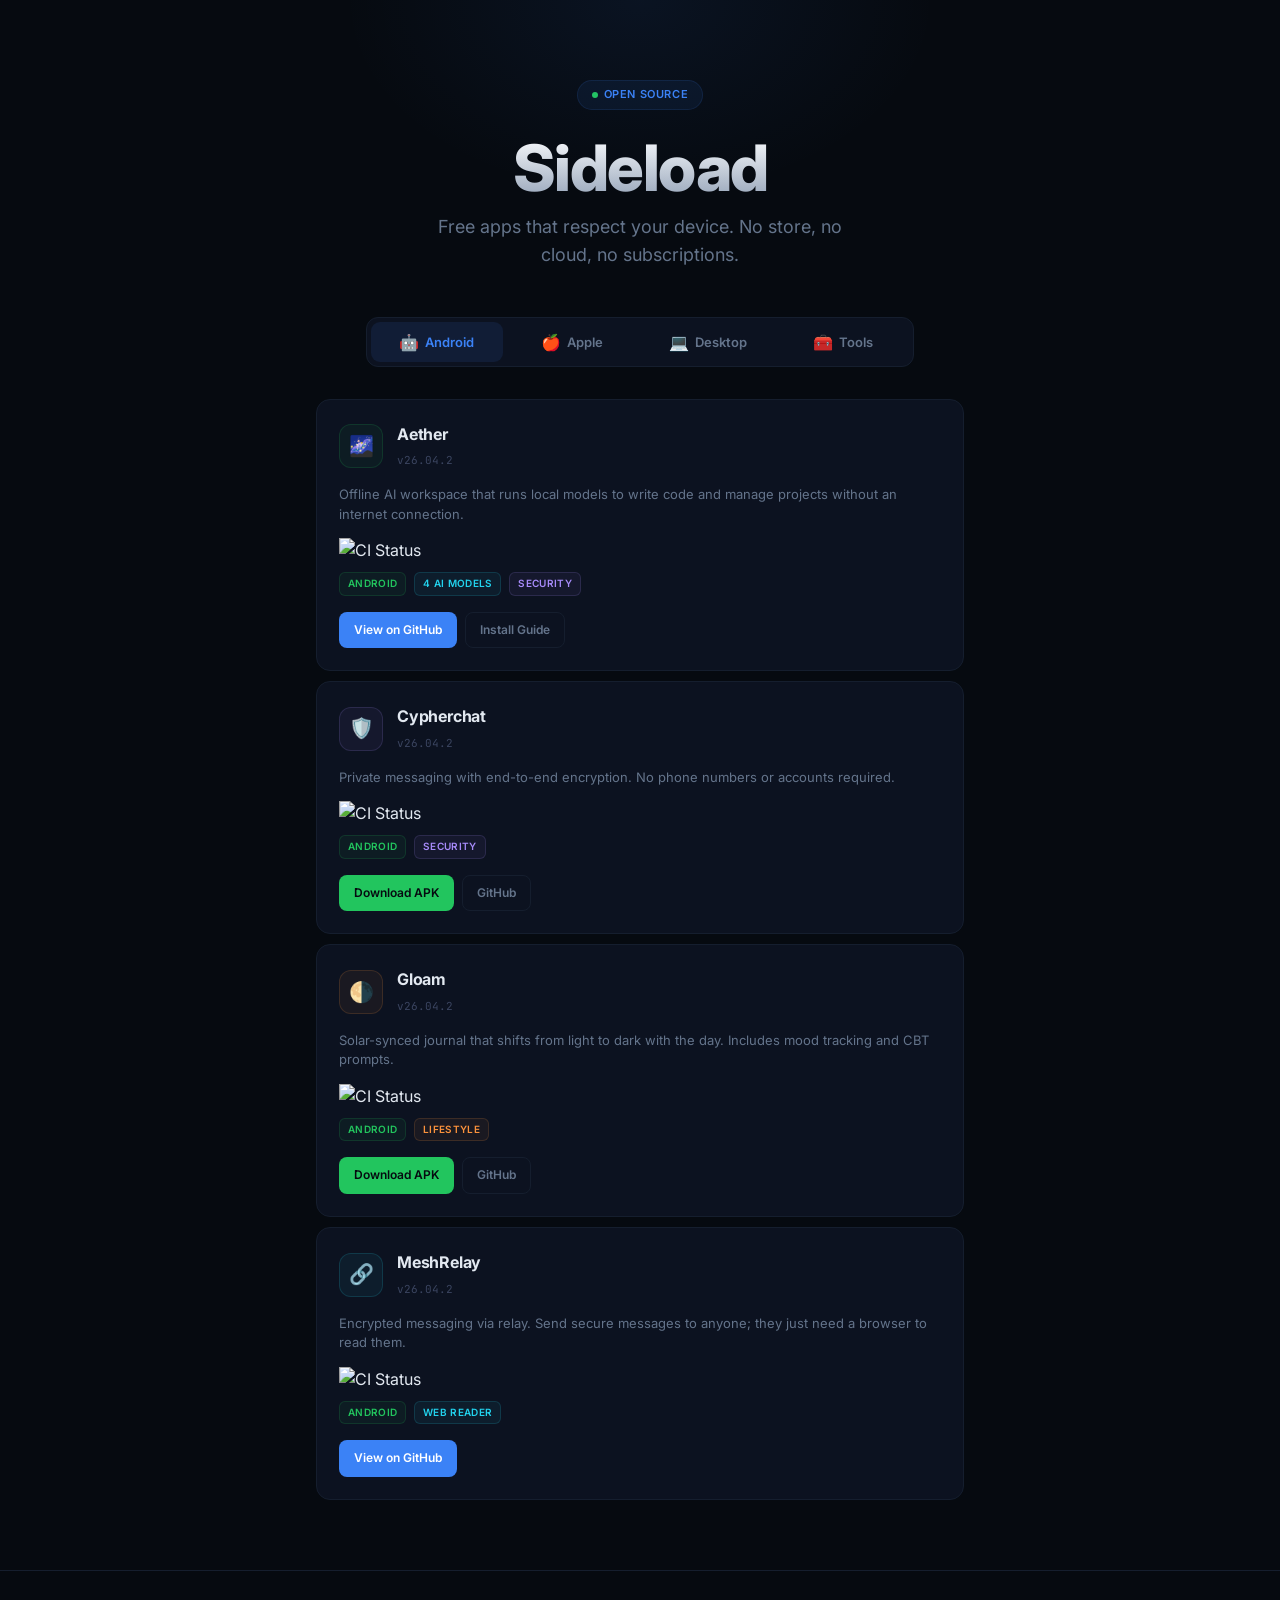
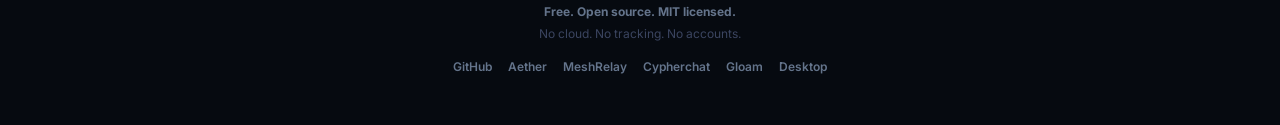
==== commit 9caaf633: "feat(sideload): Unify styling and update app versions" ====
--- a/index.html
+++ b/index.html
@@ -6,250 +6,7 @@
   <title>Sideload — Free Apps. Zero Cloud.</title>
   <link rel="preconnect" href="https://fonts.googleapis.com">
   <link href="https://fonts.googleapis.com/css2?family=Inter:wght@400;500;600;700;800&family=JetBrains+Mono:wght@400;500&display=swap" rel="stylesheet">
-  <style>
-    *, *::before, *::after { margin: 0; padding: 0; box-sizing: border-box; }
-
-    :root {
-      --bg: #060a10;
-      --card: #0c1220;
-      --card-hover: #0f1729;
-      --border: #151e2e;
-      --hover-border: #1e2d45;
-      --text: #e2e8f0;
-      --text-dim: #64748b;
-      --text-muted: #3b4560;
-      --accent: #3b82f6;
-      --green: #22c55e;
-      --green-bg: rgba(34,197,94,0.06);
-      --green-border: rgba(34,197,94,0.15);
-      --purple: #a78bfa;
-      --purple-bg: rgba(167,139,250,0.06);
-      --purple-border: rgba(167,139,250,0.15);
-      --orange: #fb923c;
-      --orange-bg: rgba(251,146,60,0.06);
-      --orange-border: rgba(251,146,60,0.15);
-      --cyan: #22d3ee;
-      --cyan-bg: rgba(34,211,238,0.06);
-      --cyan-border: rgba(34,211,238,0.15);
-      --red: #ef4444;
-      --red-bg: rgba(239,68,68,0.06);
-      --radius: 14px;
-      --radius-sm: 10px;
-    }
-
-    html { scroll-behavior: smooth; }
-    body {
-      font-family: 'Inter', -apple-system, sans-serif;
-      background: var(--bg);
-      color: var(--text);
-      line-height: 1.55;
-      -webkit-font-smoothing: antialiased;
-      min-height: 100vh;
-    }
-
-    /* ── HERO ────────────────────────────── */
-    .hero {
-      text-align: center;
-      padding: 80px 24px 48px;
-      position: relative;
-      overflow: hidden;
-    }
-    .hero::before {
-      content: '';
-      position: absolute;
-      top: -200px;
-      left: 50%;
-      transform: translateX(-50%);
-      width: 600px;
-      height: 400px;
-      background: radial-gradient(ellipse, rgba(59,130,246,0.08) 0%, transparent 70%);
-      pointer-events: none;
-    }
-    .hero-badge {
-      display: inline-flex;
-      align-items: center;
-      gap: 6px;
-      padding: 5px 14px;
-      border-radius: 100px;
-      background: rgba(59,130,246,0.08);
-      border: 1px solid rgba(59,130,246,0.12);
-      font-size: 11px;
-      font-weight: 600;
-      color: var(--accent);
-      letter-spacing: 0.6px;
-      text-transform: uppercase;
-      margin-bottom: 24px;
-    }
-    .hero-badge .dot {
-      width: 6px; height: 6px; border-radius: 50%;
-      background: var(--green);
-      animation: pulse 2s infinite;
-    }
-    @keyframes pulse { 0%,100%{opacity:1} 50%{opacity:0.3} }
-    .hero h1 {
-      font-size: clamp(36px,9vw,64px);
-      font-weight: 800;
-      letter-spacing: -1.5px;
-      line-height: 1.05;
-      margin-bottom: 12px;
-      background: linear-gradient(180deg,#fff 0%,#94a3b8 100%);
-      -webkit-background-clip: text;
-      -webkit-text-fill-color: transparent;
-      background-clip: text;
-    }
-    .hero p {
-      font-size: clamp(15px,3vw,18px);
-      color: var(--text-dim);
-      max-width: 440px;
-      margin: 0 auto;
-    }
-
-    /* ── PLATFORM TABS ───────────────────── */
-    .tabs-wrap { max-width: 580px; margin: 0 auto; padding: 0 16px; }
-    .tabs {
-      display: flex; gap: 4px;
-      background: var(--card);
-      border: 1px solid var(--border);
-      border-radius: 12px;
-      padding: 4px;
-    }
-    .tab-btn {
-      flex: 1;
-      display: flex; align-items: center; justify-content: center; gap: 6px;
-      padding: 10px 12px;
-      border: none; background: none;
-      color: var(--text-dim);
-      font-size: 13px; font-weight: 600; font-family: inherit;
-      border-radius: 9px;
-      cursor: pointer;
-      transition: all 0.15s ease;
-    }
-    .tab-btn:hover { color: var(--text); }
-    .tab-btn.active { background: rgba(59,130,246,0.1); color: var(--accent); }
-    .tab-btn .tab-icon { font-size: 16px; }
-
-    /* ── CONTENT ─────────────────────────── */
-    .main { max-width: 680px; margin: 0 auto; padding: 32px 16px 60px; }
-    .panel { display: none; }
-    .panel.active { display: block; }
-
-    .app-card {
-      background: var(--card);
-      border: 1px solid var(--border);
-      border-radius: var(--radius);
-      padding: 22px;
-      margin-bottom: 10px;
-      transition: all 0.15s ease;
-    }
-    .app-card:hover { border-color: var(--hover-border); background: var(--card-hover); }
-    .app-card-header { display: flex; align-items: center; gap: 14px; margin-bottom: 14px; }
-    .app-icon {
-      width: 44px; height: 44px; border-radius: 12px;
-      display: flex; align-items: center; justify-content: center;
-      font-size: 20px; flex-shrink: 0;
-    }
-    .app-icon.green { background: var(--green-bg); border: 1px solid var(--green-border); }
-    .app-icon.purple { background: var(--purple-bg); border: 1px solid var(--purple-border); }
-    .app-icon.orange { background: var(--orange-bg); border: 1px solid var(--orange-border); }
-    .app-icon.cyan { background: var(--cyan-bg); border: 1px solid var(--cyan-border); }
-    .app-name { font-size: 16px; font-weight: 700; letter-spacing: -0.2px; }
-    .app-desc { font-size: 13px; color: var(--text-dim); line-height: 1.5; margin-bottom: 14px; }
-
-    .app-meta { display: flex; align-items: center; gap: 8px; flex-wrap: wrap; margin-bottom: 16px; }
-    .tag {
-      font-size: 10px; font-weight: 600; padding: 3px 8px; border-radius: 6px;
-      text-transform: uppercase; letter-spacing: 0.3px;
-    }
-    .tag.green { background: var(--green-bg); color: var(--green); border: 1px solid var(--green-border); }
-    .tag.purple { background: var(--purple-bg); color: var(--purple); border: 1px solid var(--purple-border); }
-    .tag.orange { background: var(--orange-bg); color: var(--orange); border: 1px solid var(--orange-border); }
-    .tag.cyan { background: var(--cyan-bg); color: var(--cyan); border: 1px solid var(--cyan-border); }
-    .tag.muted { background: rgba(59,69,96,0.15); color: var(--text-muted); border: 1px solid rgba(59,69,96,0.2); }
-    .ver { font-size: 11px; color: var(--text-muted); font-family: 'JetBrains Mono', monospace; }
-
-    /* ── ACTION BUTTONS ──────────────────── */
-    .app-actions { display: flex; gap: 8px; flex-wrap: wrap; }
-    .btn {
-      display: inline-flex; align-items: center; gap: 5px;
-      padding: 8px 14px;
-      border-radius: 8px;
-      font-size: 12px; font-weight: 600; font-family: inherit;
-      text-decoration: none;
-      transition: all 0.15s ease;
-      border: 1px solid transparent;
-      cursor: pointer;
-    }
-    .btn-primary {
-      background: var(--accent);
-      color: #fff;
-    }
-    .btn-primary:hover { background: #2563eb; }
-    .btn-secondary {
-      background: transparent;
-      border-color: var(--border);
-      color: var(--text-dim);
-    }
-    .btn-secondary:hover { border-color: var(--hover-border); color: var(--text); }
-    .btn-green {
-      background: var(--green);
-      color: #060a10;
-    }
-    .btn-green:hover { background: #16a34a; }
-    .btn.disabled { opacity: 0.35; pointer-events: none; }
-
-    /* ── CI STATUS ───────────────────────── */
-    .ci-status {
-      display: inline-flex; align-items: center; gap: 4px;
-      font-size: 10px; font-weight: 600; font-family: 'JetBrains Mono', monospace;
-      color: var(--text-muted);
-      margin-bottom: 14px;
-    }
-    .ci-dot {
-      width: 6px; height: 6px; border-radius: 50%;
-    }
-    .ci-dot.passing { background: var(--green); box-shadow: 0 0 6px rgba(34,197,94,0.4); }
-    .ci-dot.unknown { background: var(--text-muted); }
-
-    /* ── TOOLS GRID ──────────────────────── */
-    .section-label {
-      font-size: 11px; font-weight: 700; text-transform: uppercase;
-      letter-spacing: 0.8px; color: var(--text-muted);
-      margin-bottom: 14px;
-    }
-    .tool-row { display: grid; grid-template-columns: 1fr 1fr; gap: 8px; margin-bottom: 8px; }
-    .tool-item {
-      padding: 14px;
-      background: var(--card);
-      border: 1px solid var(--border);
-      border-radius: var(--radius-sm);
-      text-decoration: none; color: inherit;
-      transition: all 0.15s;
-      display: block;
-    }
-    .tool-item:hover { border-color: var(--hover-border); background: var(--card-hover); }
-    .tool-item .tool-icon { font-size: 15px; margin-bottom: 6px; display: block; }
-    .tool-item .tool-name { font-size: 13px; font-weight: 700; display: block; margin-bottom: 2px; }
-    .tool-item .tool-desc { font-size: 11px; color: var(--text-dim); line-height: 1.4; display: block; }
-
-    /* ── FOOTER ──────────────────────────── */
-    .footer { text-align: center; padding: 32px 24px 48px; border-top: 1px solid var(--border); }
-    .footer p { font-size: 12px; color: var(--text-muted); margin-bottom: 4px; }
-    .footer p strong { color: var(--text-dim); }
-    .footer-nav { display: flex; justify-content: center; gap: 16px; margin-top: 14px; flex-wrap: wrap; }
-    .footer-nav a { font-size: 12px; font-weight: 600; color: var(--text-dim); text-decoration: none; transition: color 0.15s; }
-    .footer-nav a:hover { color: var(--accent); }
-
-    @media (max-width: 520px) {
-      .hero { padding: 64px 20px 40px; }
-      .tabs { gap: 2px; }
-      .tab-btn { padding: 8px 8px; font-size: 12px; }
-      .tab-btn .tab-icon { font-size: 14px; }
-      .tool-row { grid-template-columns: 1fr; }
-      .app-card { padding: 18px; }
-      .app-actions { flex-direction: column; }
-      .btn { justify-content: center; }
-    }
-  </style>
+  <link rel="stylesheet" href="styles/hub.css">
 </head>
 <body>
 
@@ -281,15 +38,14 @@
             <span class="ver">v26.04.2</span>
           </div>
         </div>
-        <p class="app-desc">Fully offline AI workspace. Runs local models that write code, analyze systems, and manage your projects -- no internet required.</p>
+        <p class="app-desc">Offline AI workspace that runs local models to write code and manage projects without an internet connection.</p>
         <div class="ci-status">
-          <span class="ci-dot passing"></span>
-          CI passing
-        </div>
-        <div class="app-meta">
-          <span class="tag green">Termux</span>
+          <img src="https://github.com/earnerbaymalay/aether/actions/workflows/ci.yml/badge.svg" alt="CI Status">
+        </div>
+        <div class="app-meta">
+          <span class="tag green">Android</span>
           <span class="tag cyan">4 AI Models</span>
-          <span class="tag purple">Swarm Mode</span>
+          <span class="tag purple">Security</span>
         </div>
         <div class="app-actions">
           <a class="btn btn-primary" href="https://github.com/earnerbaymalay/aether" target="_blank">View on GitHub</a>
@@ -302,20 +58,19 @@
           <div class="app-icon purple">&#x1f6e1;&#xfe0f;</div>
           <div>
             <div class="app-name">Cypherchat</div>
-            <span class="ver">v1.0-alpha</span>
-          </div>
-        </div>
-        <p class="app-desc">End-to-end encrypted messaging. No phone number. Same crypto as Signal, but no account needed.</p>
+            <span class="ver">v26.04.2</span>
+          </div>
+        </div>
+        <p class="app-desc">Private messaging with end-to-end encryption. No phone numbers or accounts required.</p>
         <div class="ci-status">
-          <span class="ci-dot passing"></span>
-          CI passing
-        </div>
-        <div class="app-meta">
-          <span class="tag green">APK</span>
-          <span class="tag purple">Double Ratchet</span>
-        </div>
-        <div class="app-actions">
-          <a class="btn btn-green" href="https://github.com/earnerbaymalay/e2eecc/releases" target="_blank">Download APK</a>
+          <img src="https://github.com/earnerbaymalay/e2eecc/actions/workflows/ci.yml/badge.svg" alt="CI Status">
+        </div>
+        <div class="app-meta">
+          <span class="tag green">Android</span>
+          <span class="tag purple">Security</span>
+        </div>
+        <div class="app-actions">
+          <a class="btn btn-green" href="https://github.com/earnerbaymalay/e2eecc/releases/latest/download/cypherchat.apk" target="_blank">Download APK</a>
           <a class="btn btn-secondary" href="https://github.com/earnerbaymalay/e2eecc" target="_blank">GitHub</a>
         </div>
       </div>
@@ -325,20 +80,19 @@
           <div class="app-icon orange">&#x1f317;</div>
           <div>
             <div class="app-name">Gloam</div>
-            <span class="ver">v26.04</span>
-          </div>
-        </div>
-        <p class="app-desc">Journaling app that follows the sun. Interface shifts from light to dark as your day progresses. CBT prompts, mood tracking.</p>
+            <span class="ver">v26.04.2</span>
+          </div>
+        </div>
+        <p class="app-desc">Solar-synced journal that shifts from light to dark with the day. Includes mood tracking and CBT prompts.</p>
         <div class="ci-status">
-          <span class="ci-dot passing"></span>
-          CI passing
-        </div>
-        <div class="app-meta">
-          <span class="tag green">APK</span>
-          <span class="tag orange">CBT Prompts</span>
-        </div>
-        <div class="app-actions">
-          <a class="btn btn-green" href="https://github.com/earnerbaymalay/Gloam/releases" target="_blank">Download APK</a>
+          <img src="https://github.com/earnerbaymalay/Gloam/actions/workflows/ci.yml/badge.svg" alt="CI Status">
+        </div>
+        <div class="app-meta">
+          <span class="tag green">Android</span>
+          <span class="tag orange">Lifestyle</span>
+        </div>
+        <div class="app-actions">
+          <a class="btn btn-green" href="https://github.com/earnerbaymalay/Gloam/releases/latest/download/gloam.apk" target="_blank">Download APK</a>
           <a class="btn btn-secondary" href="https://github.com/earnerbaymalay/Gloam" target="_blank">GitHub</a>
         </div>
       </div>
@@ -348,13 +102,12 @@
           <div class="app-icon cyan">&#x1f517;</div>
           <div>
             <div class="app-name">MeshRelay</div>
-            <span class="ver">v0.1</span>
-          </div>
-        </div>
-        <p class="app-desc">Encrypted messaging through a relay network. Send messages to people who do not even have the app -- they get a link to read in their browser.</p>
+            <span class="ver">v26.04.2</span>
+          </div>
+        </div>
+        <p class="app-desc">Encrypted messaging via relay. Send secure messages to anyone; they just need a browser to read them.</p>
         <div class="ci-status">
-          <span class="ci-dot passing"></span>
-          CI passing
+          <img src="https://github.com/earnerbaymalay/meshtouch/actions/workflows/ci.yml/badge.svg" alt="CI Status">
         </div>
         <div class="app-meta">
           <span class="tag green">Android</span>
@@ -375,14 +128,13 @@
           <div class="app-icon green">&#x1f30c;</div>
           <div>
             <div class="app-name">Aether -- Mac</div>
-            <span class="ver">v26.04</span>
-          </div>
-        </div>
-        <p class="app-desc">Full AI workspace via Homebrew or iSH. Native llama.cpp on Apple Silicon, or run from the App Store through iSH.</p>
-        <div class="app-meta">
-          <span class="tag green">macOS</span>
+            <span class="ver">v26.04.2</span>
+          </div>
+        </div>
+        <p class="app-desc">Full AI workspace for macOS. Runs native models with optimized performance for Apple Silicon.</p>
+        <div class="app-meta">
+          <span class="tag orange">macOS</span>
           <span class="tag purple">Apple Silicon</span>
-          <span class="tag cyan">iSH / a-Shell</span>
         </div>
         <div class="app-actions">
           <a class="btn btn-primary" href="https://github.com/earnerbaymalay/aether-apple" target="_blank">View on GitHub</a>
@@ -394,13 +146,13 @@
           <div class="app-icon purple">&#x1f6e1;&#xfe0f;</div>
           <div>
             <div class="app-name">Cypherchat -- iPhone</div>
-            <span class="ver">v1.0</span>
-          </div>
-        </div>
-        <p class="app-desc">Install from Safari -- no App Store. WebCrypto encryption, works offline once installed.</p>
-        <div class="app-meta">
-          <span class="tag green">PWA</span>
-          <span class="tag cyan">No App Store</span>
+            <span class="ver">v26.04.2</span>
+          </div>
+        </div>
+        <p class="app-desc">Secure messaging directly in Safari. Works offline once installed as a PWA.</p>
+        <div class="app-meta">
+          <span class="tag cyan">PWA</span>
+          <span class="tag purple">Security</span>
         </div>
         <div class="app-actions">
           <a class="btn btn-green" href="/cypherchat/">Open App</a>
@@ -412,17 +164,17 @@
         <div class="app-card-header">
           <div class="app-icon orange">&#x1f317;</div>
           <div>
-            <div class="app-name">Gloam -- Mac / Desktop</div>
-            <span class="ver">v26.04</span>
-          </div>
-        </div>
-        <p class="app-desc">Same app as Android but built for macOS with a native DMG installer. Solar-timed journaling on your desktop.</p>
-        <div class="app-meta">
-          <span class="tag green">macOS</span>
-          <span class="tag orange">DMG</span>
-        </div>
-        <div class="app-actions">
-          <a class="btn btn-green" href="https://github.com/earnerbaymalay/Gloam/releases" target="_blank">Download</a>
+            <div class="app-name">Gloam -- Mac</div>
+            <span class="ver">v26.04.2</span>
+          </div>
+        </div>
+        <p class="app-desc">Solar-synced journal built for macOS with a native installer.</p>
+        <div class="app-meta">
+          <span class="tag orange">macOS</span>
+          <span class="tag orange">Desktop</span>
+        </div>
+        <div class="app-actions">
+          <a class="btn btn-green" href="https://github.com/earnerbaymalay/Gloam/releases/latest/download/gloam.dmg" target="_blank">Download DMG</a>
           <a class="btn btn-secondary" href="https://github.com/earnerbaymalay/Gloam" target="_blank">GitHub</a>
         </div>
       </div>
@@ -437,14 +189,14 @@
           <div class="app-icon green">&#x1f30c;</div>
           <div>
             <div class="app-name">Aether Desktop</div>
-            <span class="ver">v26.04</span>
-          </div>
-        </div>
-        <p class="app-desc">Aether wrapped in a Tauri app. Native file system access, single binary, runs on any platform.</p>
-        <div class="app-meta">
-          <span class="tag green">macOS</span>
-          <span class="tag green">Windows</span>
-          <span class="tag green">Linux</span>
+            <span class="ver">v26.04.2</span>
+          </div>
+        </div>
+        <p class="app-desc">Native AI workspace wrapper. Single binary that runs locally on any desktop platform.</p>
+        <div class="app-meta">
+          <span class="tag orange">macOS</span>
+          <span class="tag orange">Windows</span>
+          <span class="tag orange">Linux</span>
         </div>
         <div class="app-actions">
           <a class="btn btn-primary" href="https://github.com/earnerbaymalay/aether-desktop" target="_blank">View on GitHub</a>
@@ -456,17 +208,17 @@
           <div class="app-icon orange">&#x1f317;</div>
           <div>
             <div class="app-name">Gloam Desktop</div>
-            <span class="ver">v26.04</span>
-          </div>
-        </div>
-        <p class="app-desc">Solar-timed journaling as a desktop app. Same codebase, native installs (DMG, MSI, deb).</p>
-        <div class="app-meta">
-          <span class="tag green">macOS</span>
-          <span class="tag green">Windows</span>
-          <span class="tag green">Linux</span>
-        </div>
-        <div class="app-actions">
-          <a class="btn btn-green" href="https://github.com/earnerbaymalay/Gloam/releases" target="_blank">Download</a>
+            <span class="ver">v26.04.2</span>
+          </div>
+        </div>
+        <p class="app-desc">Solar-timed journaling as a cross-platform desktop app.</p>
+        <div class="app-meta">
+          <span class="tag orange">macOS</span>
+          <span class="tag orange">Windows</span>
+          <span class="tag orange">Linux</span>
+        </div>
+        <div class="app-actions">
+          <a class="btn btn-green" href="https://github.com/earnerbaymalay/Gloam/releases/latest/download/gloam.dmg" target="_blank">Download</a>
           <a class="btn btn-secondary" href="https://github.com/earnerbaymalay/Gloam" target="_blank">GitHub</a>
         </div>
       </div>
@@ -479,9 +231,10 @@
             <span class="ver">Planned</span>
           </div>
         </div>
-        <p class="app-desc">Tauri-based desktop client for Cypherchat. Full file system integration, native notifications.</p>
+        <p class="app-desc">Native desktop client for Cypherchat with full file system integration.</p>
         <div class="app-meta">
           <span class="tag muted">In Development</span>
+          <span class="tag purple">Security</span>
         </div>
         <span class="btn disabled">Coming soon</span>
       </div>
@@ -502,7 +255,7 @@
         <a class="tool-item" href="https://github.com/earnerbaymalay/edge-sentinel" target="_blank">
           <span class="tool-icon">&#x1f6e1;&#xfe0f;</span>
           <span class="tool-name">Edge Sentinel</span>
-          <span class="tool-desc">Security telemetry with AI dashboard</span>
+          <span class="tool-desc">Security monitoring with a focused AI dashboard.</span>
         </a>
       </div>
 
@@ -510,12 +263,12 @@
         <a class="tool-item" href="https://github.com/earnerbaymalay/Termux-Vault" target="_blank">
           <span class="tool-icon">&#x1f510;</span>
           <span class="tool-name">Termux-Vault</span>
-          <span class="tool-desc">Automated Termux configs -- Ollama, SSH, backups</span>
+          <span class="tool-desc">Automated Termux configuration and backups.</span>
         </a>
         <a class="tool-item" href="https://github.com/earnerbaymalay/multi-ai-terminal-setup" target="_blank">
-          <span class="tool-icon">&#x1f4bb;</span>
+          <span class="tool-icon">&#x40;</span>
           <span class="tool-name">Multi-AI Terminal</span>
-          <span class="tool-desc">Windows setup for Claude, Gemini, Qwen, Ollama</span>
+          <span class="tool-desc">Unified Windows setup for major AI CLI tools.</span>
         </a>
       </div>
 
@@ -523,12 +276,12 @@
         <a class="tool-item" href="https://github.com/earnerbaymalay/nexus11-optimizer.py" target="_blank">
           <span class="tool-icon">&#x26a1;</span>
           <span class="tool-name">Nexus Optimizer</span>
-          <span class="tool-desc">Windows 10/11 debloat and privacy hardening</span>
+          <span class="tool-desc">Privacy hardening and debloat for Windows.</span>
         </a>
         <a class="tool-item" href="https://github.com/earnerbaymalay/ai-hub-widget" target="_blank">
           <span class="tool-icon">&#x1f916;</span>
           <span class="tool-name">AI Hub Widget</span>
-          <span class="tool-desc">Desktop widget for 7 AI CLI tools</span>
+          <span class="tool-desc">Desktop widget for managing AI CLI tools.</span>
         </a>
       </div>
 
@@ -536,7 +289,7 @@
         <a class="tool-item" href="https://github.com/earnerbaymalay/cascad-mobile" target="_blank">
           <span class="tool-icon">&#x1f9ec;</span>
           <span class="tool-name">CasCad Mobile</span>
-          <span class="tool-desc">Parallel AI processing -- fused responses</span>
+          <span class="tool-desc">Parallel AI processing with fused responses.</span>
         </a>
       </div>
 
--- a/styles/hub.css
+++ b/styles/hub.css
@@ -0,0 +1,238 @@
+:root {
+  --bg: #060a10;
+  --card: #0c1220;
+  --card-hover: #0f1729;
+  --border: #151e2e;
+  --hover-border: #1e2d45;
+  --text: #e2e8f0;
+  --text-dim: #64748b;
+  --text-muted: #3b4560;
+  --accent: #3b82f6; /* Cobalt Blue */
+  --green: #22c55e;  /* Emerald Green */
+  --green-bg: rgba(34,197,94,0.06);
+  --green-border: rgba(34,197,94,0.15);
+  --purple: #a78bfa; /* Amethyst Purple */
+  --purple-bg: rgba(167,139,250,0.06);
+  --purple-border: rgba(167,139,250,0.15);
+  --orange: #fb923c; /* Orange Accents */
+  --orange-bg: rgba(251,146,60,0.06);
+  --orange-border: rgba(251,146,60,0.15);
+  --cyan: #22d3ee;   /* Cyan for PWA/Web */
+  --cyan-bg: rgba(34,211,238,0.06);
+  --cyan-border: rgba(34,211,238,0.15);
+  --red: #ef4444;
+  --red-bg: rgba(239,68,68,0.06);
+  --radius: 14px;
+  --radius-sm: 10px;
+}
+
+*, *::before, *::after { margin: 0; padding: 0; box-sizing: border-box; }
+
+html { scroll-behavior: smooth; }
+body {
+  font-family: 'Inter', -apple-system, sans-serif;
+  background: var(--bg);
+  color: var(--text);
+  line-height: 1.55;
+  -webkit-font-smoothing: antialiased;
+  min-height: 100vh;
+}
+
+/* ── Hero ────────────────────────────── */
+.hero {
+  text-align: center;
+  padding: 80px 24px 48px;
+  position: relative;
+  overflow: hidden;
+}
+.hero::before {
+  content: '';
+  position: absolute;
+  top: -200px;
+  left: 50%;
+  transform: translateX(-50%);
+  width: 600px;
+  height: 400px;
+  background: radial-gradient(ellipse, rgba(59,130,246,0.08) 0%, transparent 70%);
+  pointer-events: none;
+}
+.hero-badge {
+  display: inline-flex;
+  align-items: center;
+  gap: 6px;
+  padding: 5px 14px;
+  border-radius: 100px;
+  background: rgba(59,130,246,0.08);
+  border: 1px solid rgba(59,130,246,0.12);
+  font-size: 11px;
+  font-weight: 600;
+  color: var(--accent);
+  letter-spacing: 0.6px;
+  text-transform: uppercase;
+  margin-bottom: 24px;
+}
+.hero-badge .dot {
+  width: 6px; height: 6px; border-radius: 50%;
+  background: var(--green);
+  animation: pulse 2s infinite;
+}
+@keyframes pulse { 0%,100%{opacity:1} 50%{opacity:0.3} }
+.hero h1 {
+  font-size: clamp(36px, 9vw, 64px);
+  font-weight: 800;
+  letter-spacing: -1.5px;
+  line-height: 1.05;
+  margin-bottom: 12px;
+  background: linear-gradient(180deg, #fff 0%, #94a3b8 100%);
+  -webkit-background-clip: text;
+  -webkit-text-fill-color: transparent;
+  background-clip: text;
+}
+.hero p {
+  font-size: clamp(15px, 3vw, 18px);
+  color: var(--text-dim);
+  max-width: 440px;
+  margin: 0 auto;
+}
+
+/* ── Platform Tabs ───────────────────── */
+.tabs-wrap { max-width: 580px; margin: 0 auto; padding: 0 16px; }
+.tabs {
+  display: flex; gap: 4px;
+  background: var(--card);
+  border: 1px solid var(--border);
+  border-radius: 12px;
+  padding: 4px;
+}
+.tab-btn {
+  flex: 1;
+  display: flex; align-items: center; justify-content: center; gap: 6px;
+  padding: 10px 12px;
+  border: none; background: none;
+  color: var(--text-dim);
+  font-size: 13px; font-weight: 600; font-family: inherit;
+  border-radius: 9px;
+  cursor: pointer;
+  transition: all 0.15s ease;
+}
+.tab-btn:hover { color: var(--text); }
+.tab-btn.active { background: rgba(59,130,246,0.1); color: var(--accent); }
+.tab-btn .tab-icon { font-size: 16px; }
+
+/* ── Content ─────────────────────────── */
+.main { max-width: 680px; margin: 0 auto; padding: 32px 16px 60px; }
+.panel { display: none; }
+.panel.active { display: block; }
+
+.app-card {
+  background: var(--card);
+  border: 1px solid var(--border);
+  border-radius: var(--radius);
+  padding: 22px;
+  margin-bottom: 10px;
+  transition: all 0.15s ease;
+}
+.app-card:hover { border-color: var(--hover-border); background: var(--card-hover); }
+.app-card-header { display: flex; align-items: center; gap: 14px; margin-bottom: 14px; }
+.app-icon {
+  width: 44px; height: 44px; border-radius: 12px;
+  display: flex; align-items: center; justify-content: center;
+  font-size: 20px; flex-shrink: 0;
+}
+.app-icon.green { background: var(--green-bg); border: 1px solid var(--green-border); }
+.app-icon.purple { background: var(--purple-bg); border: 1px solid var(--purple-border); }
+.app-icon.orange { background: var(--orange-bg); border: 1px solid var(--orange-border); }
+.app-icon.cyan { background: var(--cyan-bg); border: 1px solid var(--cyan-border); }
+.app-name { font-size: 16px; font-weight: 700; letter-spacing: -0.2px; }
+.app-desc { font-size: 13px; color: var(--text-dim); line-height: 1.5; margin-bottom: 14px; }
+
+.app-meta { display: flex; align-items: center; gap: 8px; flex-wrap: wrap; margin-bottom: 16px; }
+.tag {
+  font-size: 10px; font-weight: 600; padding: 3px 8px; border-radius: 6px;
+  text-transform: uppercase; letter-spacing: 0.3px;
+}
+.tag.green { background: var(--green-bg); color: var(--green); border: 1px solid var(--green-border); }
+.tag.purple { background: var(--purple-bg); color: var(--purple); border: 1px solid var(--purple-border); }
+.tag.orange { background: var(--orange-bg); color: var(--orange); border: 1px solid var(--orange-border); }
+.tag.cyan { background: var(--cyan-bg); color: var(--cyan); border: 1px solid var(--cyan-border); }
+.tag.muted { background: rgba(59,69,96,0.15); color: var(--text-muted); border: 1px solid rgba(59,69,96,0.2); }
+.ver { font-size: 11px; color: var(--text-muted); font-family: 'JetBrains Mono', monospace; }
+
+/* ── Action Buttons ──────────────────── */
+.app-actions { display: flex; gap: 8px; flex-wrap: wrap; align-items: center; }
+.btn {
+  display: inline-flex; align-items: center; gap: 5px;
+  padding: 8px 14px;
+  border-radius: 8px;
+  font-size: 12px; font-weight: 600; font-family: inherit;
+  text-decoration: none;
+  transition: all 0.15s ease;
+  border: 1px solid transparent;
+  cursor: pointer;
+}
+.btn-primary {
+  background: var(--accent);
+  color: #fff;
+}
+.btn-primary:hover { background: #2563eb; }
+.btn-secondary {
+  background: transparent;
+  border-color: var(--border);
+  color: var(--text-dim);
+}
+.btn-secondary:hover { border-color: var(--hover-border); color: var(--text); }
+.btn-green {
+  background: var(--green);
+  color: #060a10;
+}
+.btn-green:hover { background: #16a34a; }
+.btn.disabled { opacity: 0.35; pointer-events: none; }
+
+/* ── CI Status ───────────────────────── */
+.ci-status {
+  display: inline-flex; align-items: center; gap: 8px;
+  margin-bottom: 14px;
+}
+.ci-status img {
+  height: 20px;
+}
+
+/* ── Tools Grid ──────────────────────── */
+.section-label {
+  font-size: 11px; font-weight: 700; text-transform: uppercase;
+  letter-spacing: 0.8px; color: var(--text-muted);
+  margin-bottom: 14px;
+}
+.tool-row { display: grid; grid-template-columns: 1fr 1fr; gap: 8px; margin-bottom: 8px; }
+.tool-item {
+  padding: 14px;
+  background: var(--card);
+  border: 1px solid var(--border);
+  border-radius: var(--radius-sm);
+  text-decoration: none; color: inherit;
+  transition: all 0.15s;
+  display: block;
+}
+.tool-item:hover { border-color: var(--hover-border); background: var(--card-hover); }
+.tool-item .tool-icon { font-size: 15px; margin-bottom: 6px; display: block; }
+.tool-item .tool-name { font-size: 13px; font-weight: 700; display: block; margin-bottom: 2px; }
+.tool-item .tool-desc { font-size: 11px; color: var(--text-dim); line-height: 1.4; display: block; }
+
+/* ── Footer ──────────────────────────── */
+.footer { text-align: center; padding: 32px 24px 48px; border-top: 1px solid var(--border); }
+.footer p { font-size: 12px; color: var(--text-muted); margin-bottom: 4px; }
+.footer p strong { color: var(--text-dim); }
+.footer-nav { display: flex; justify-content: center; gap: 16px; margin-top: 14px; flex-wrap: wrap; }
+.footer-nav a { font-size: 12px; font-weight: 600; color: var(--text-dim); text-decoration: none; transition: color 0.15s; }
+.footer-nav a:hover { color: var(--accent); }
+
+@media (max-width: 520px) {
+  .hero { padding: 64px 20px 40px; }
+  .tabs { gap: 2px; }
+  .tab-btn { padding: 8px 8px; font-size: 12px; }
+  .tab-btn .tab-icon { font-size: 14px; }
+  .tool-row { grid-template-columns: 1fr; }
+  .app-card { padding: 18px; }
+  .app-actions { flex-direction: column; }
+  .btn { width: 100%; justify-content: center; }
+}
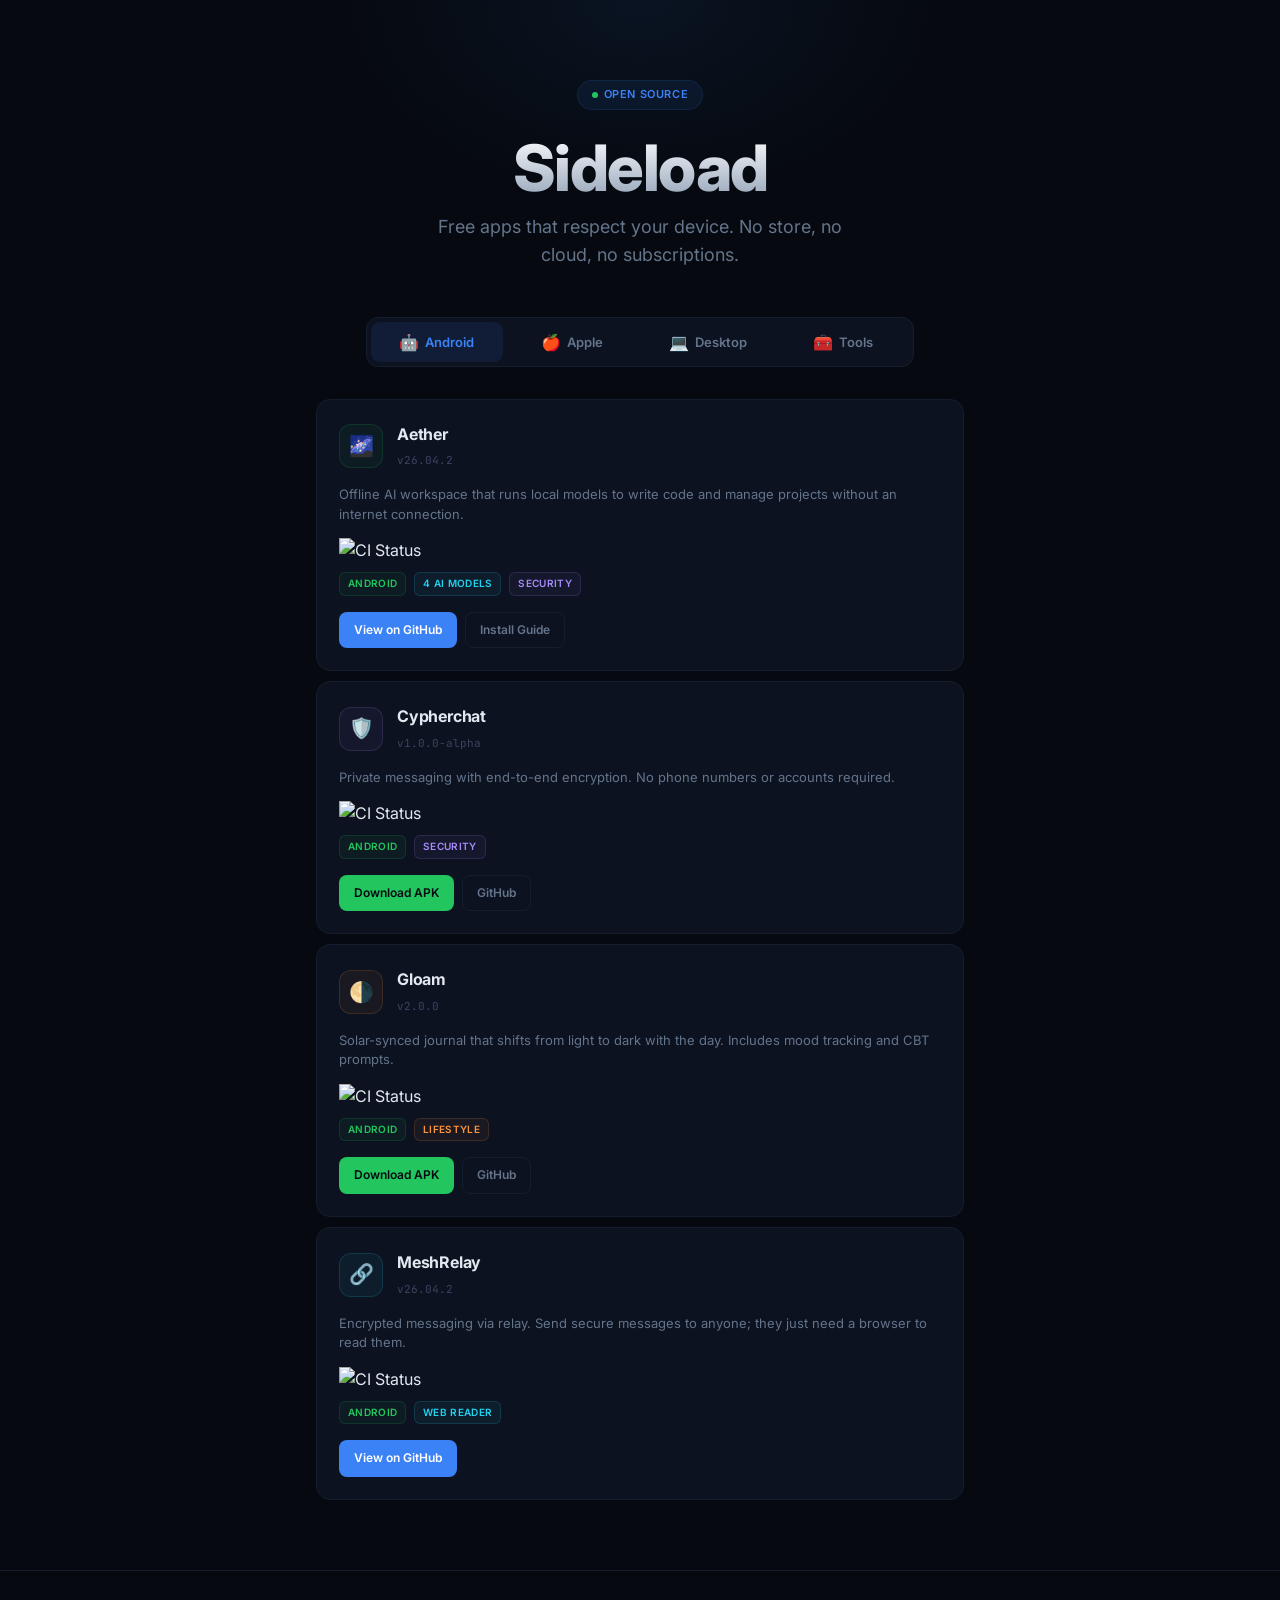
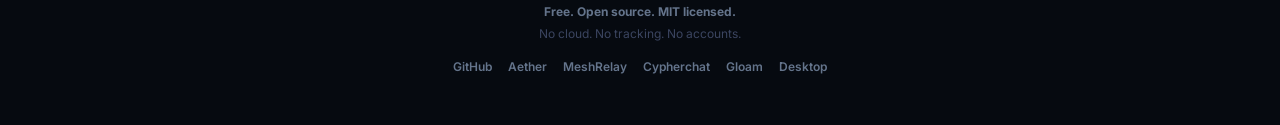
==== commit 799662f5: "fix: update app versions and links" ====
--- a/index.html
+++ b/index.html
@@ -58,7 +58,7 @@
           <div class="app-icon purple">&#x1f6e1;&#xfe0f;</div>
           <div>
             <div class="app-name">Cypherchat</div>
-            <span class="ver">v26.04.2</span>
+            <span class="ver">v1.0.0-alpha</span>
           </div>
         </div>
         <p class="app-desc">Private messaging with end-to-end encryption. No phone numbers or accounts required.</p>
@@ -80,7 +80,7 @@
           <div class="app-icon orange">&#x1f317;</div>
           <div>
             <div class="app-name">Gloam</div>
-            <span class="ver">v26.04.2</span>
+            <span class="ver">v2.0.0</span>
           </div>
         </div>
         <p class="app-desc">Solar-synced journal that shifts from light to dark with the day. Includes mood tracking and CBT prompts.</p>
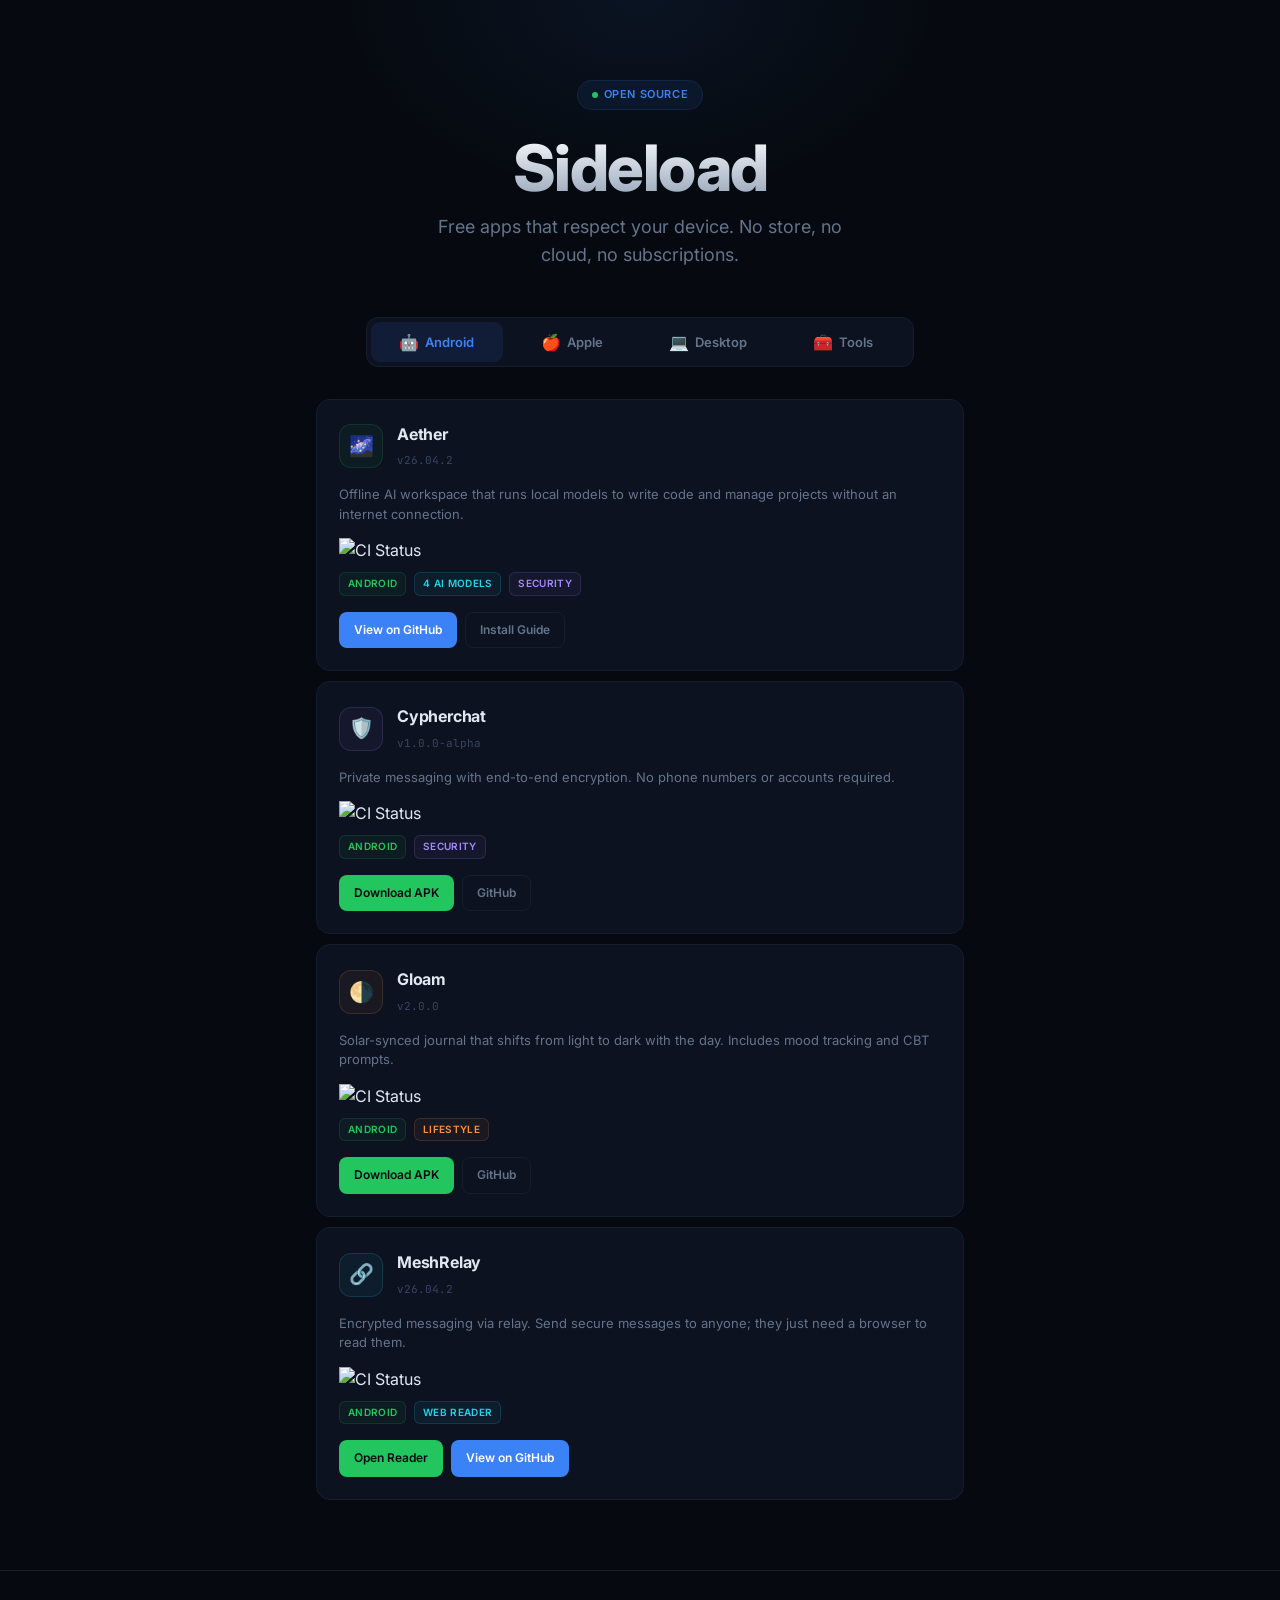
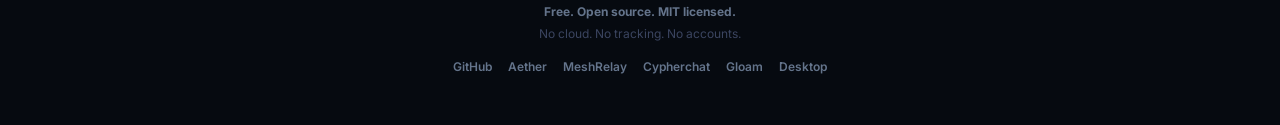
==== commit bea113bc: "feat: add MeshRelay web reader to hub" ====
--- a/index.html
+++ b/index.html
@@ -63,15 +63,15 @@
         </div>
         <p class="app-desc">Private messaging with end-to-end encryption. No phone numbers or accounts required.</p>
         <div class="ci-status">
-          <img src="https://github.com/earnerbaymalay/e2eecc/actions/workflows/ci.yml/badge.svg" alt="CI Status">
+          <img src="https://github.com/earnerbaymalay/cyph3rchat/actions/workflows/ci.yml/badge.svg" alt="CI Status">
         </div>
         <div class="app-meta">
           <span class="tag green">Android</span>
           <span class="tag purple">Security</span>
         </div>
         <div class="app-actions">
-          <a class="btn btn-green" href="https://github.com/earnerbaymalay/e2eecc/releases/latest/download/cypherchat.apk" target="_blank">Download APK</a>
-          <a class="btn btn-secondary" href="https://github.com/earnerbaymalay/e2eecc" target="_blank">GitHub</a>
+          <a class="btn btn-green" href="https://github.com/earnerbaymalay/cyph3rchat/releases/latest/download/cypherchat.apk" target="_blank">Download APK</a>
+          <a class="btn btn-secondary" href="https://github.com/earnerbaymalay/cyph3rchat" target="_blank">GitHub</a>
         </div>
       </div>
 
@@ -114,6 +114,7 @@
           <span class="tag cyan">Web Reader</span>
         </div>
         <div class="app-actions">
+          <a class="btn btn-green" href="/meshtouch/">Open Reader</a>
           <a class="btn btn-primary" href="https://github.com/earnerbaymalay/meshtouch" target="_blank">View on GitHub</a>
         </div>
       </div>
@@ -156,7 +157,7 @@
         </div>
         <div class="app-actions">
           <a class="btn btn-green" href="/cypherchat/">Open App</a>
-          <a class="btn btn-secondary" href="https://github.com/earnerbaymalay/e2eecc" target="_blank">GitHub</a>
+          <a class="btn btn-secondary" href="https://github.com/earnerbaymalay/cyph3rchat" target="_blank">GitHub</a>
         </div>
       </div>
 
@@ -304,7 +305,7 @@
       <a href="https://github.com/earnerbaymalay" target="_blank">GitHub</a>
       <a href="https://github.com/earnerbaymalay/aether" target="_blank">Aether</a>
       <a href="https://github.com/earnerbaymalay/meshtouch" target="_blank">MeshRelay</a>
-      <a href="https://github.com/earnerbaymalay/e2eecc" target="_blank">Cypherchat</a>
+      <a href="https://github.com/earnerbaymalay/cyph3rchat" target="_blank">Cypherchat</a>
       <a href="https://github.com/earnerbaymalay/Gloam" target="_blank">Gloam</a>
       <a href="https://github.com/earnerbaymalay/aether-desktop" target="_blank">Desktop</a>
     </nav>
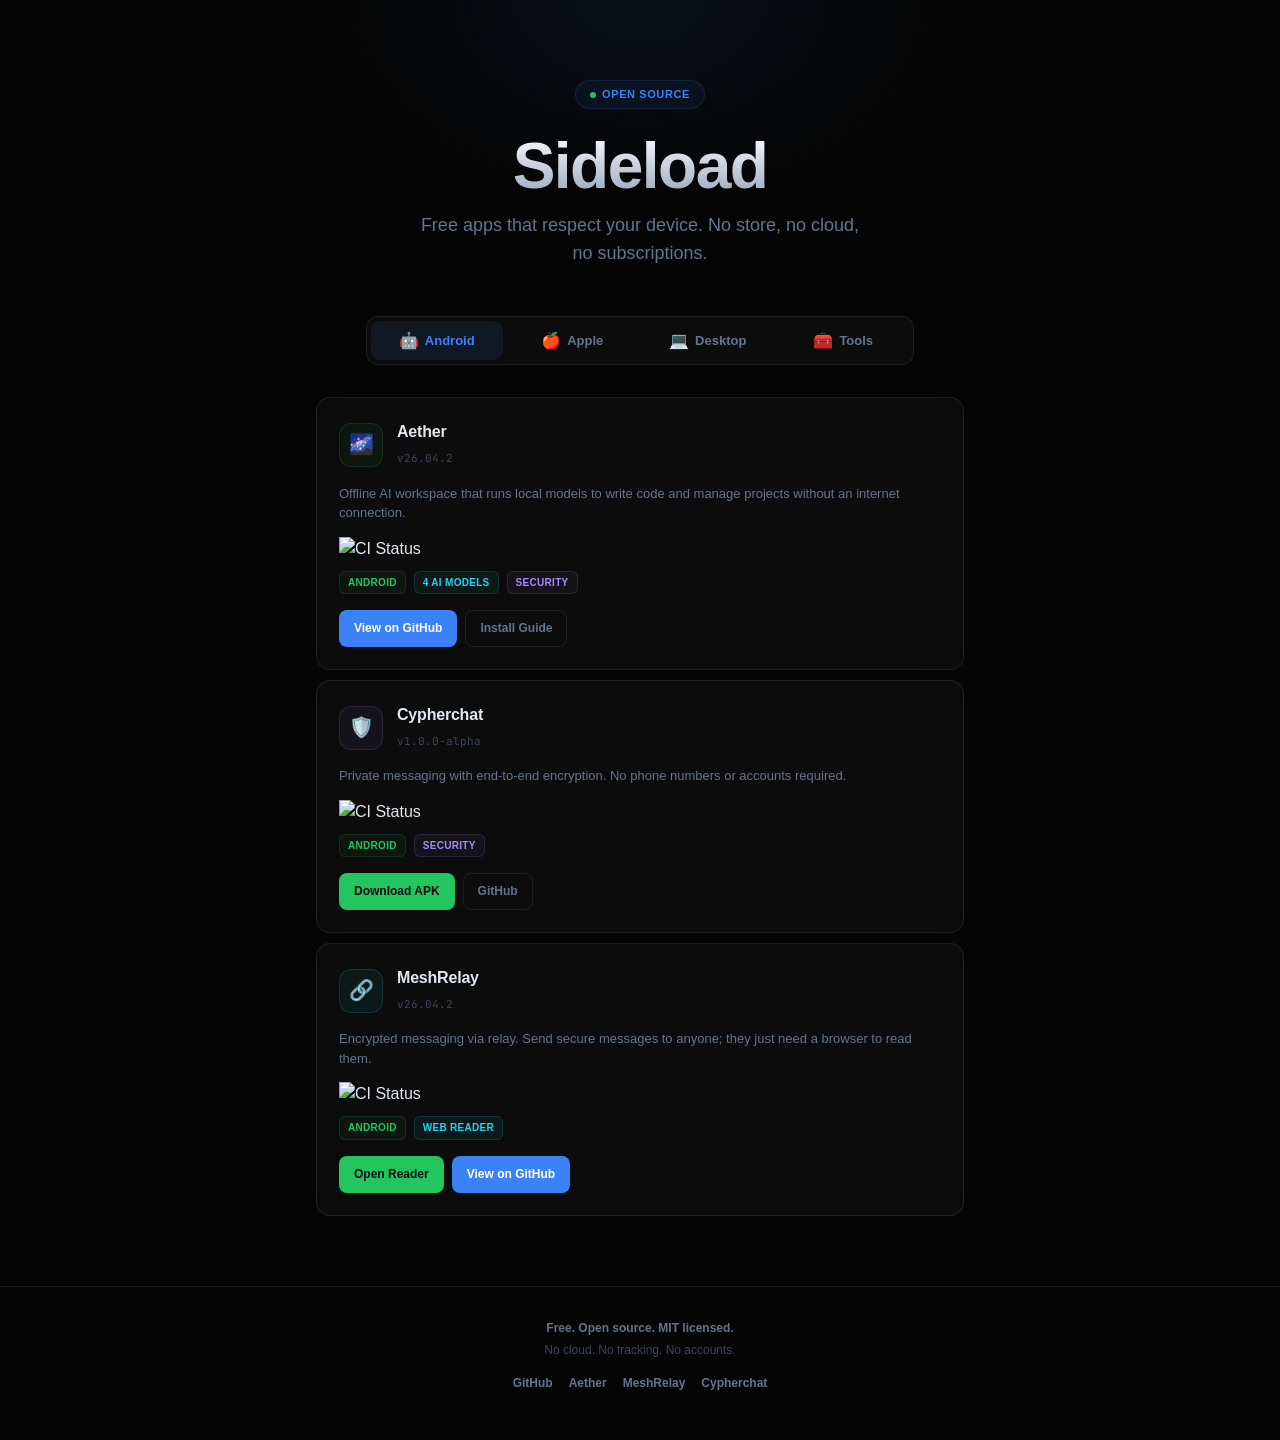
==== commit 630df210: "chore: remove dead app cards/links to deleted repos (Gloam, Termux-Vault, multi-ai-terminal-setup, a" ====
--- a/index.html
+++ b/index.html
@@ -77,28 +77,6 @@
 
       <div class="app-card">
         <div class="app-card-header">
-          <div class="app-icon orange">&#x1f317;</div>
-          <div>
-            <div class="app-name">Gloam</div>
-            <span class="ver">v2.0.0</span>
-          </div>
-        </div>
-        <p class="app-desc">Solar-synced journal that shifts from light to dark with the day. Includes mood tracking and CBT prompts.</p>
-        <div class="ci-status">
-          <img src="https://github.com/earnerbaymalay/Gloam/actions/workflows/ci.yml/badge.svg" alt="CI Status">
-        </div>
-        <div class="app-meta">
-          <span class="tag green">Android</span>
-          <span class="tag orange">Lifestyle</span>
-        </div>
-        <div class="app-actions">
-          <a class="btn btn-green" href="https://github.com/earnerbaymalay/Gloam/releases/latest/download/gloam.apk" target="_blank">Download APK</a>
-          <a class="btn btn-secondary" href="https://github.com/earnerbaymalay/Gloam" target="_blank">GitHub</a>
-        </div>
-      </div>
-
-      <div class="app-card">
-        <div class="app-card-header">
           <div class="app-icon cyan">&#x1f517;</div>
           <div>
             <div class="app-name">MeshRelay</div>
@@ -161,25 +139,6 @@
         </div>
       </div>
 
-      <div class="app-card">
-        <div class="app-card-header">
-          <div class="app-icon orange">&#x1f317;</div>
-          <div>
-            <div class="app-name">Gloam -- Mac</div>
-            <span class="ver">v26.04.2</span>
-          </div>
-        </div>
-        <p class="app-desc">Solar-synced journal built for macOS with a native installer.</p>
-        <div class="app-meta">
-          <span class="tag orange">macOS</span>
-          <span class="tag orange">Desktop</span>
-        </div>
-        <div class="app-actions">
-          <a class="btn btn-green" href="https://github.com/earnerbaymalay/Gloam/releases/latest/download/gloam.dmg" target="_blank">Download DMG</a>
-          <a class="btn btn-secondary" href="https://github.com/earnerbaymalay/Gloam" target="_blank">GitHub</a>
-        </div>
-      </div>
-
     </div>
 
     <!-- DESKTOP -->
@@ -201,26 +160,6 @@
         </div>
         <div class="app-actions">
           <a class="btn btn-primary" href="https://github.com/earnerbaymalay/aether-desktop" target="_blank">View on GitHub</a>
-        </div>
-      </div>
-
-      <div class="app-card">
-        <div class="app-card-header">
-          <div class="app-icon orange">&#x1f317;</div>
-          <div>
-            <div class="app-name">Gloam Desktop</div>
-            <span class="ver">v26.04.2</span>
-          </div>
-        </div>
-        <p class="app-desc">Solar-timed journaling as a cross-platform desktop app.</p>
-        <div class="app-meta">
-          <span class="tag orange">macOS</span>
-          <span class="tag orange">Windows</span>
-          <span class="tag orange">Linux</span>
-        </div>
-        <div class="app-actions">
-          <a class="btn btn-green" href="https://github.com/earnerbaymalay/Gloam/releases/latest/download/gloam.dmg" target="_blank">Download</a>
-          <a class="btn btn-secondary" href="https://github.com/earnerbaymalay/Gloam" target="_blank">GitHub</a>
         </div>
       </div>
 
@@ -253,44 +192,10 @@
           <span class="tool-name">MeshRelay</span>
           <span class="tool-desc">Encrypted relay network for messaging non-users</span>
         </a>
-        <a class="tool-item" href="https://github.com/earnerbaymalay/edge-sentinel" target="_blank">
-          <span class="tool-icon">&#x1f6e1;&#xfe0f;</span>
-          <span class="tool-name">Edge Sentinel</span>
-          <span class="tool-desc">Security monitoring with a focused AI dashboard.</span>
-        </a>
-      </div>
-
-      <div class="tool-row">
-        <a class="tool-item" href="https://github.com/earnerbaymalay/Termux-Vault" target="_blank">
-          <span class="tool-icon">&#x1f510;</span>
-          <span class="tool-name">Termux-Vault</span>
-          <span class="tool-desc">Automated Termux configuration and backups.</span>
-        </a>
-        <a class="tool-item" href="https://github.com/earnerbaymalay/multi-ai-terminal-setup" target="_blank">
-          <span class="tool-icon">&#x40;</span>
-          <span class="tool-name">Multi-AI Terminal</span>
-          <span class="tool-desc">Unified Windows setup for major AI CLI tools.</span>
-        </a>
-      </div>
-
-      <div class="tool-row">
         <a class="tool-item" href="https://github.com/earnerbaymalay/nexus11-optimizer.py" target="_blank">
           <span class="tool-icon">&#x26a1;</span>
           <span class="tool-name">Nexus Optimizer</span>
           <span class="tool-desc">Privacy hardening and debloat for Windows.</span>
-        </a>
-        <a class="tool-item" href="https://github.com/earnerbaymalay/ai-hub-widget" target="_blank">
-          <span class="tool-icon">&#x1f916;</span>
-          <span class="tool-name">AI Hub Widget</span>
-          <span class="tool-desc">Desktop widget for managing AI CLI tools.</span>
-        </a>
-      </div>
-
-      <div class="tool-row">
-        <a class="tool-item" href="https://github.com/earnerbaymalay/cascad-mobile" target="_blank">
-          <span class="tool-icon">&#x1f9ec;</span>
-          <span class="tool-name">CasCad Mobile</span>
-          <span class="tool-desc">Parallel AI processing with fused responses.</span>
         </a>
       </div>
 
@@ -306,8 +211,6 @@
       <a href="https://github.com/earnerbaymalay/aether" target="_blank">Aether</a>
       <a href="https://github.com/earnerbaymalay/meshtouch" target="_blank">MeshRelay</a>
       <a href="https://github.com/earnerbaymalay/cyph3rchat" target="_blank">Cypherchat</a>
-      <a href="https://github.com/earnerbaymalay/Gloam" target="_blank">Gloam</a>
-      <a href="https://github.com/earnerbaymalay/aether-desktop" target="_blank">Desktop</a>
     </nav>
   </footer>
 
--- a/styles/hub.css
+++ b/styles/hub.css
@@ -1,8 +1,8 @@
 :root {
-  --bg: #060a10;
-  --card: #0c1220;
+  --bg: #050505;
+  --card: rgba(255, 255, 255, 0.03);
   --card-hover: #0f1729;
-  --border: #151e2e;
+  --border: rgba(255, 255, 255, 0.08);
   --hover-border: #1e2d45;
   --text: #e2e8f0;
   --text-dim: #64748b;
@@ -30,7 +30,7 @@
 
 html { scroll-behavior: smooth; }
 body {
-  font-family: 'Inter', -apple-system, sans-serif;
+  font-family: 'Space Grotesk', sans-serif;
   background: var(--bg);
   color: var(--text);
   line-height: 1.55;
@@ -125,6 +125,7 @@
 .panel.active { display: block; }
 
 .app-card {
+  backdrop-filter: blur(20px) saturate(180%);
   background: var(--card);
   border: 1px solid var(--border);
   border-radius: var(--radius);
@@ -233,6 +234,7 @@
   .tab-btn .tab-icon { font-size: 14px; }
   .tool-row { grid-template-columns: 1fr; }
   .app-card { padding: 18px; }
+  backdrop-filter: blur(20px) saturate(180%);
   .app-actions { flex-direction: column; }
   .btn { width: 100%; justify-content: center; }
 }
